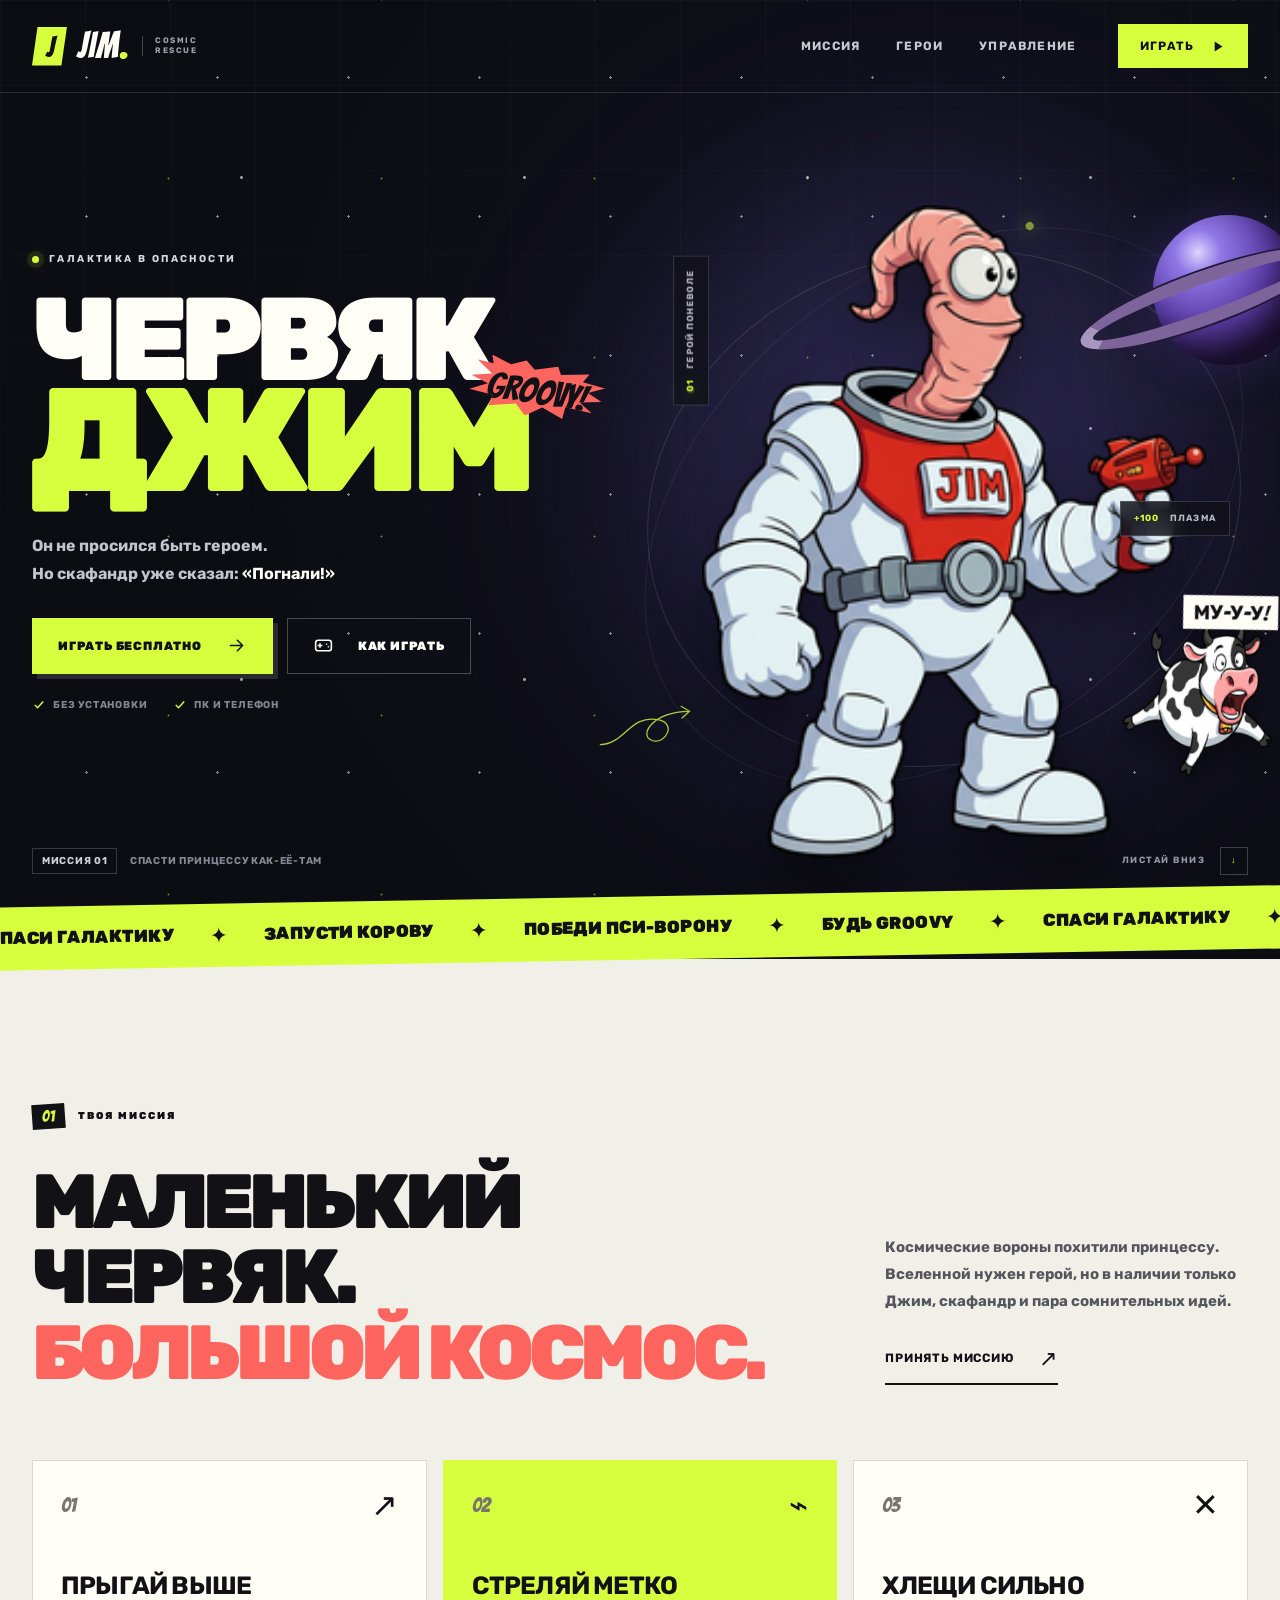
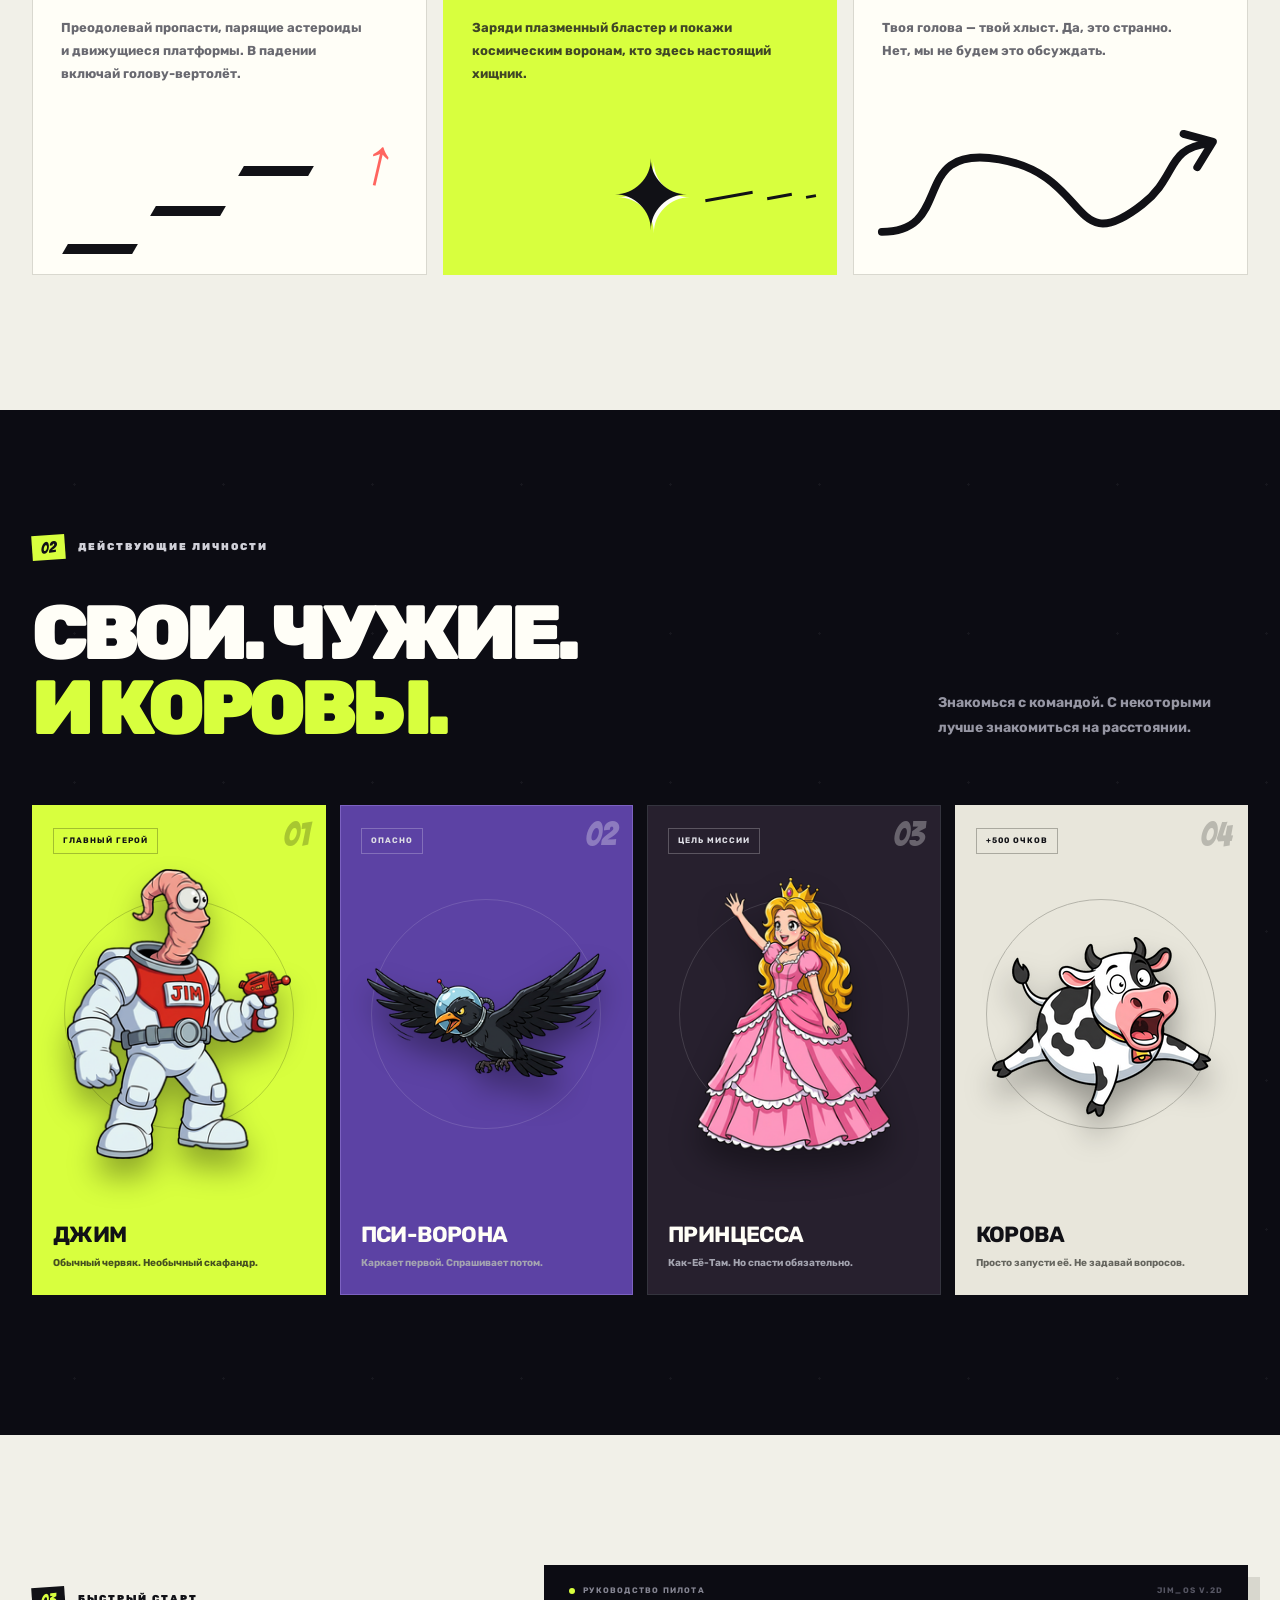
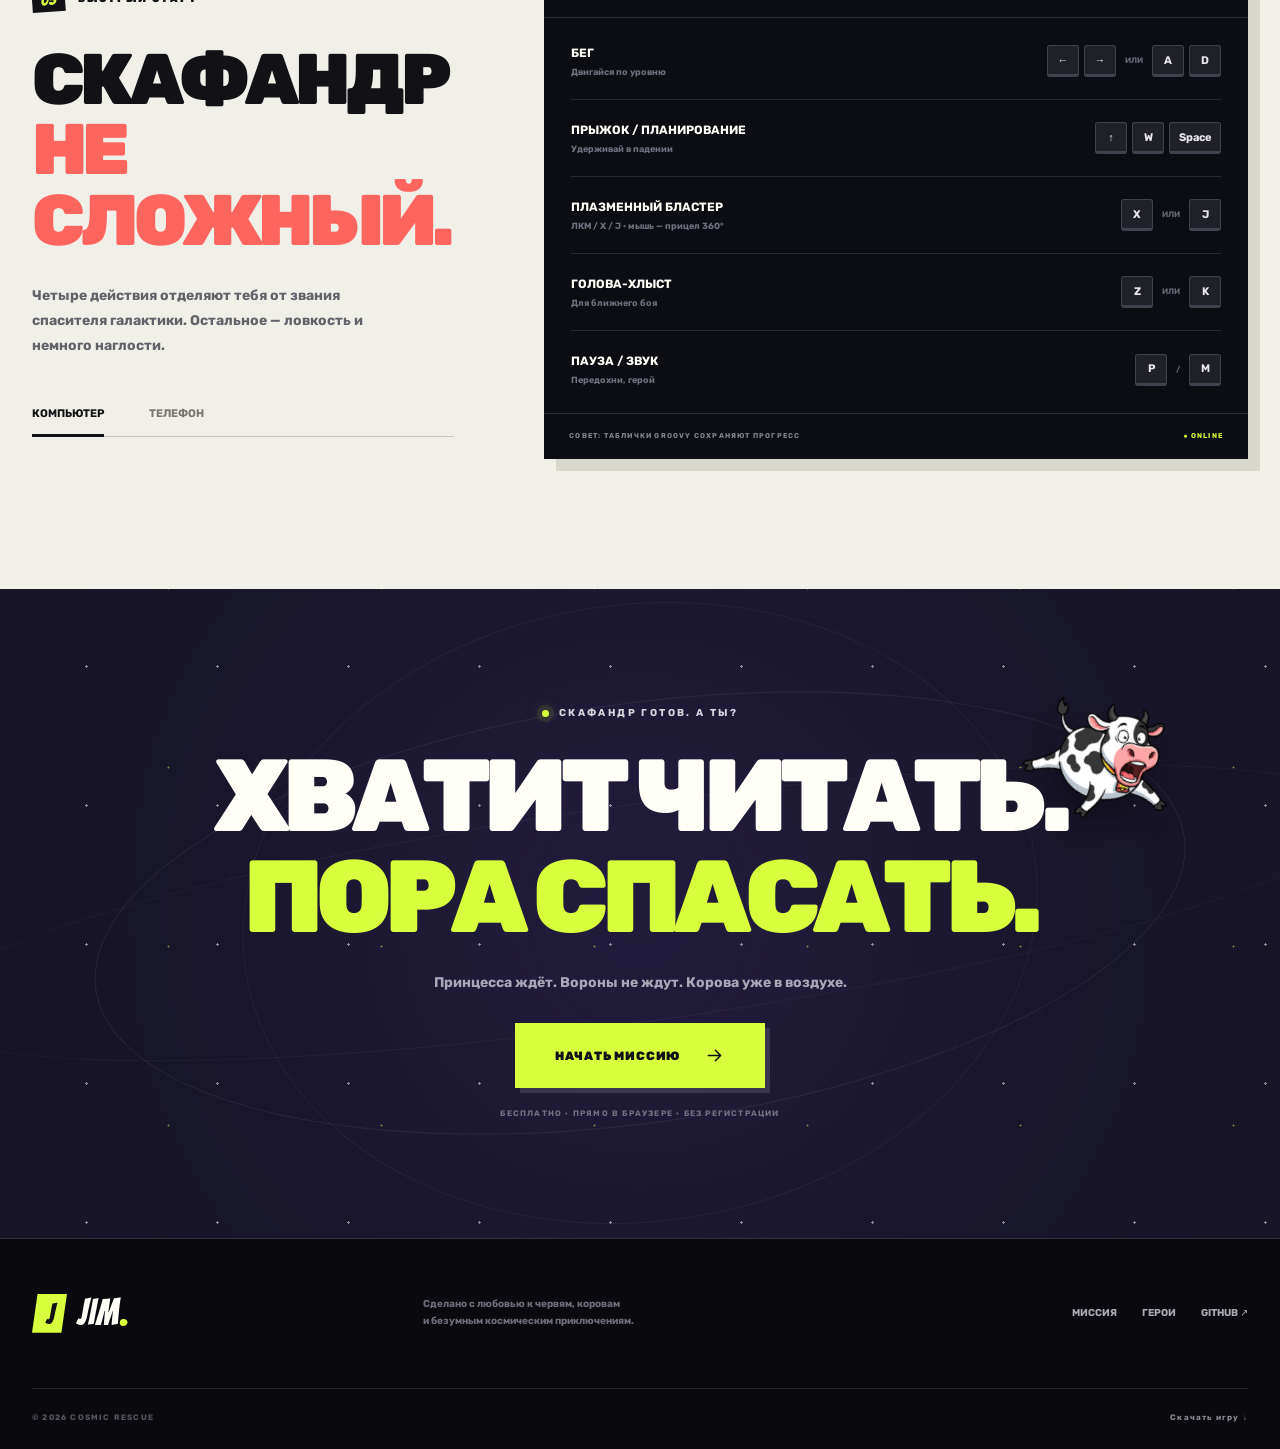
==== index.html @ bb42f661 "Add character animations and 360-degree shooting Co-authored-by: arena-agent <297053741+arena-agent@" ====
<!DOCTYPE html>
<html lang="ru">
<head>
  <meta charset="UTF-8">
  <meta name="viewport" content="width=device-width, initial-scale=1.0">
  <meta name="theme-color" content="#0c0c13">
  <meta name="description" content="Червяк Джим: Космическое спасение — безумный 2D-платформер. Плазма, коровы, вороны и одна очень важная принцесса. Играй бесплатно в браузере.">
  <title>Червяк Джим — Космическое спасение</title>
  <link rel="icon" href="game/assets/icon.png">
  <link rel="preload" href="game/fonts/bangers-latin-400-normal.woff2" as="font" type="font/woff2" crossorigin>
  <link rel="stylesheet" href="style.css">
  <script src="script.js" defer></script>
</head>
<body>
  <a class="skip-link" href="#main">Перейти к содержанию</a>

  <header class="site-header" id="top">
    <div class="nav-wrap">
      <a class="logo" href="#top" aria-label="Червяк Джим — на главную">
        <span class="logo-mark">J</span>
        <span class="logo-text">JIM<span>.</span></span>
        <span class="logo-edition">COSMIC<br>RESCUE</span>
      </a>
      <nav class="desktop-nav" aria-label="Основная навигация">
        <a href="#mission">Миссия</a>
        <a href="#characters">Герои</a>
        <a href="#controls">Управление</a>
      </nav>
      <a class="nav-play" href="game/index.html" aria-label="Запустить игру">
        Играть
        <svg viewBox="0 0 24 24" aria-hidden="true"><path d="M8 5v14l11-7z"/></svg>
      </a>
      <button class="menu-toggle" type="button" aria-expanded="false" aria-controls="mobile-menu" aria-label="Открыть меню">
        <span></span><span></span>
      </button>
    </div>
    <nav class="mobile-menu" id="mobile-menu" aria-label="Мобильная навигация" hidden>
      <a href="#mission">Миссия <span>01</span></a>
      <a href="#characters">Герои <span>02</span></a>
      <a href="#controls">Управление <span>03</span></a>
      <a class="button button-primary" href="game/index.html">Играть бесплатно</a>
    </nav>
  </header>

  <main id="main">
    <section class="hero" aria-labelledby="hero-title">
      <div class="space-grid" aria-hidden="true"></div>
      <div class="stars stars-a" aria-hidden="true"></div>
      <div class="stars stars-b" aria-hidden="true"></div>
      <div class="hero-glow" aria-hidden="true"></div>
      <div class="hero-inner">
        <div class="hero-copy reveal">
          <div class="eyebrow"><span class="status-dot"></span> Галактика в опасности</div>
          <h1 id="hero-title">
            <span>Червяк</span>
            <strong>Джим</strong>
          </h1>
          <div class="groovy-sticker" aria-hidden="true">GROOVY!</div>
          <p class="hero-lead">Он не просился быть героем.<br>Но скафандр уже сказал: <b>«Погнали!»</b></p>
          <div class="hero-actions">
            <a class="button button-primary" href="game/index.html">
              <span>Играть бесплатно</span>
              <svg viewBox="0 0 24 24" aria-hidden="true"><path d="M5 12h14M13 6l6 6-6 6"/></svg>
            </a>
            <button class="button button-ghost" type="button" data-open-controls>
              <svg viewBox="0 0 24 24" aria-hidden="true"><rect x="3" y="6" width="18" height="12" rx="3"/><path d="M8 10v4M6 12h4M15.5 10.5h.01M17.5 13.5h.01"/></svg>
              Как играть
            </button>
          </div>
          <div class="hero-meta">
            <span><svg viewBox="0 0 20 20" aria-hidden="true"><path d="m4 10 4 4 8-9"/></svg> Без установки</span>
            <span><svg viewBox="0 0 20 20" aria-hidden="true"><path d="m4 10 4 4 8-9"/></svg> ПК и телефон</span>
          </div>
        </div>

        <div class="hero-art reveal" aria-label="Червяк Джим в космическом скафандре">
          <div class="orbit orbit-one" aria-hidden="true"></div>
          <div class="orbit orbit-two" aria-hidden="true"></div>
          <div class="hero-planet" aria-hidden="true"></div>
          <span class="planet-ring" aria-hidden="true"></span>
          <div class="jim-wrap">
            <img class="jim" src="game/assets/jim.png" alt="Червяк Джим с плазменным бластером" width="700" height="900">
          </div>
          <div class="floating-cow" aria-hidden="true">
            <img src="game/assets/cow.png" alt="" width="200" height="160">
            <span>МУ-У-У!</span>
          </div>
          <div class="art-label label-hero" aria-hidden="true"><span>01</span> Герой поневоле</div>
          <div class="art-label label-plasma" aria-hidden="true"><span>+100</span> Плазма</div>
          <svg class="hero-doodle" viewBox="0 0 120 60" aria-hidden="true"><path d="M4 50c30-1 35-36 69-30 23 4 10 30-7 25-17-6 2-35 44-35"/><path d="m101 4 10 6-9 8"/></svg>
        </div>
      </div>
      <div class="hero-bottom">
        <div class="mission-chip"><span>Миссия 01</span> Спасти принцессу Как-Её-Там</div>
        <a class="scroll-link" href="#mission">Листай вниз <span>↓</span></a>
      </div>
    </section>

    <div class="ticker" aria-label="Особенности игры">
      <div class="ticker-track">
        <span>Спаси галактику</span><i>✦</i><span>Запусти корову</span><i>✦</i><span>Победи Пси-Ворону</span><i>✦</i><span>Будь groovy</span><i>✦</i>
        <span aria-hidden="true">Спаси галактику</span><i aria-hidden="true">✦</i><span aria-hidden="true">Запусти корову</span><i aria-hidden="true">✦</i><span aria-hidden="true">Победи Пси-Ворону</span><i aria-hidden="true">✦</i><span aria-hidden="true">Будь groovy</span><i aria-hidden="true">✦</i>
      </div>
    </div>

    <section class="mission section-light" id="mission" aria-labelledby="mission-title">
      <div class="section-wrap">
        <div class="section-kicker reveal"><span>01</span> Твоя миссия</div>
        <div class="mission-heading reveal">
          <h2 id="mission-title">Маленький червяк.<br><em>Большой космос.</em></h2>
          <div class="mission-intro">
            <p>Космические вороны похитили принцессу. Вселенной нужен герой, но в наличии только Джим, скафандр и пара сомнительных идей.</p>
            <a class="text-link" href="game/index.html">Принять миссию <span>↗</span></a>
          </div>
        </div>

        <div class="feature-grid">
          <article class="feature-card reveal">
            <div class="feature-top"><span class="feature-number">01</span><span class="feature-icon">↗</span></div>
            <h3>Прыгай выше</h3>
            <p>Преодолевай пропасти, парящие астероиды и движущиеся платформы. В падении включай голову-вертолёт.</p>
            <div class="feature-art jump-art" aria-hidden="true"><span></span><span></span><span></span><b>↑</b></div>
          </article>
          <article class="feature-card feature-card-accent reveal">
            <div class="feature-top"><span class="feature-number">02</span><span class="feature-icon">⌁</span></div>
            <h3>Стреляй метко</h3>
            <p>Заряди плазменный бластер и покажи космическим воронам, кто здесь настоящий хищник.</p>
            <div class="feature-art blast-art" aria-hidden="true"><span>✦</span><i></i><i></i><i></i></div>
          </article>
          <article class="feature-card reveal">
            <div class="feature-top"><span class="feature-number">03</span><span class="feature-icon">✕</span></div>
            <h3>Хлещи сильно</h3>
            <p>Твоя голова — твой хлыст. Да, это странно. Нет, мы не будем это обсуждать.</p>
            <div class="feature-art whip-art" aria-hidden="true"><svg viewBox="0 0 180 70"><path d="M4 53C42 53 17 8 64 16s36 52 73 23c18-14 12-29 34-31"/><path d="m158 3 15 4-8 13"/></svg></div>
          </article>
        </div>
      </div>
    </section>

    <section class="characters" id="characters" aria-labelledby="characters-title">
      <div class="section-wrap">
        <div class="section-kicker section-kicker-dark reveal"><span>02</span> Действующие личности</div>
        <div class="characters-heading reveal">
          <h2 id="characters-title">Свои. Чужие.<br><em>И коровы.</em></h2>
          <p>Знакомься с командой. С некоторыми лучше знакомиться на расстоянии.</p>
        </div>
        <div class="character-grid">
          <article class="character-card character-jim reveal">
            <div class="character-badge">Главный герой</div>
            <div class="character-number" aria-hidden="true">01</div>
            <div class="character-image"><img src="game/assets/jim.png" alt="Червяк Джим" loading="lazy"></div>
            <div class="character-info"><h3>Джим</h3><p>Обычный червяк. Необычный скафандр.</p></div>
            <span class="character-corner" aria-hidden="true">↗</span>
          </article>
          <article class="character-card character-crow reveal">
            <div class="character-badge">Опасно</div>
            <div class="character-number" aria-hidden="true">02</div>
            <div class="character-image"><img src="game/assets/crow.png" alt="Космический ворон" loading="lazy"></div>
            <div class="character-info"><h3>Пси-Ворона</h3><p>Каркает первой. Спрашивает потом.</p></div>
            <span class="character-corner" aria-hidden="true">↗</span>
          </article>
          <article class="character-card character-princess reveal">
            <div class="character-badge">Цель миссии</div>
            <div class="character-number" aria-hidden="true">03</div>
            <div class="character-image"><img src="game/assets/princess.png" alt="Принцесса Как-Её-Там" loading="lazy"></div>
            <div class="character-info"><h3>Принцесса</h3><p>Как-Её-Там. Но спасти обязательно.</p></div>
            <span class="character-corner" aria-hidden="true">↗</span>
          </article>
          <article class="character-card character-cow reveal">
            <div class="character-badge">+500 очков</div>
            <div class="character-number" aria-hidden="true">04</div>
            <div class="character-image"><img src="game/assets/cow.png" alt="Космическая корова" loading="lazy"></div>
            <div class="character-info"><h3>Корова</h3><p>Просто запусти её. Не задавай вопросов.</p></div>
            <span class="character-corner" aria-hidden="true">↗</span>
          </article>
        </div>
      </div>
    </section>

    <section class="controls section-light" id="controls" aria-labelledby="controls-title">
      <div class="section-wrap controls-layout">
        <div class="controls-copy reveal">
          <div class="section-kicker"><span>03</span> Быстрый старт</div>
          <h2 id="controls-title">Скафандр<br><em>не сложный.</em></h2>
          <p>Четыре действия отделяют тебя от звания спасителя галактики. Остальное — ловкость и немного наглости.</p>
          <div class="control-tabs" role="tablist" aria-label="Выберите устройство">
            <button id="desktop-tab" class="control-tab active" type="button" role="tab" aria-selected="true" aria-controls="desktop-panel" data-device="desktop">Компьютер</button>
            <button id="mobile-tab" class="control-tab" type="button" role="tab" aria-selected="false" aria-controls="mobile-panel" data-device="mobile" tabindex="-1">Телефон</button>
          </div>
        </div>
        <div class="controls-board reveal">
          <div class="board-header"><span><i></i> Руководство пилота</span><b>JIM_OS v.2D</b></div>
          <div class="control-panel active" id="desktop-panel" role="tabpanel" aria-labelledby="desktop-tab">
            <div class="control-row"><div><span class="control-action">Бег</span><small>Двигайся по уровню</small></div><div class="keys"><kbd>←</kbd><kbd>→</kbd><span>или</span><kbd>A</kbd><kbd>D</kbd></div></div>
            <div class="control-row"><div><span class="control-action">Прыжок / планирование</span><small>Удерживай в падении</small></div><div class="keys"><kbd>↑</kbd><kbd>W</kbd><kbd class="key-wide">Space</kbd></div></div>
            <div class="control-row"><div><span class="control-action">Плазменный бластер</span><small>ЛКМ / X / J · мышь — прицел 360°</small></div><div class="keys"><kbd>X</kbd><span>или</span><kbd>J</kbd></div></div>
            <div class="control-row"><div><span class="control-action">Голова-хлыст</span><small>Для ближнего боя</small></div><div class="keys"><kbd>Z</kbd><span>или</span><kbd>K</kbd></div></div>
            <div class="control-row"><div><span class="control-action">Пауза / звук</span><small>Передохни, герой</small></div><div class="keys"><kbd>P</kbd><span>/</span><kbd>M</kbd></div></div>
          </div>
          <div class="control-panel" id="mobile-panel" role="tabpanel" aria-labelledby="mobile-tab" hidden>
            <div class="phone-demo" aria-hidden="true">
              <div class="phone-screen">
                <span class="phone-stars">✦　·　✧　·　✦</span>
                <div class="phone-pad"><i>◀</i><i>▶</i></div>
                <div class="phone-actions"><i>Хлыст</i><i>Огонь</i><i>⤒</i></div>
              </div>
            </div>
            <h3>Всё управление — на экране</h3>
            <p>Слева — движение, справа — прыжок, хлыст и бластер. Для точного выстрела удерживай палец на игровом поле и веди прицел.</p>
            <div class="mobile-tip"><span>↻</span> Для удобства поверни телефон горизонтально</div>
          </div>
          <div class="board-footer"><span>Совет: таблички GROOVY сохраняют прогресс</span><span>● ONLINE</span></div>
        </div>
      </div>
    </section>

    <section class="final-cta" aria-labelledby="cta-title">
      <div class="cta-stars stars stars-a" aria-hidden="true"></div>
      <div class="cta-orbit" aria-hidden="true"></div>
      <img class="cta-cow" src="game/assets/cow.png" alt="" loading="lazy" aria-hidden="true">
      <div class="section-wrap final-cta-inner reveal">
        <div class="eyebrow"><span class="status-dot"></span> Скафандр готов. А ты?</div>
        <h2 id="cta-title">Хватит читать.<br><em>Пора спасать.</em></h2>
        <p>Принцесса ждёт. Вороны не ждут. Корова уже в воздухе.</p>
        <a class="button button-primary button-large" href="game/index.html">
          <span>Начать миссию</span>
          <svg viewBox="0 0 24 24" aria-hidden="true"><path d="M5 12h14M13 6l6 6-6 6"/></svg>
        </a>
        <small>Бесплатно · Прямо в браузере · Без регистрации</small>
      </div>
    </section>
  </main>

  <footer class="site-footer">
    <div class="footer-wrap">
      <a class="logo footer-logo" href="#top"><span class="logo-mark">J</span><span class="logo-text">JIM<span>.</span></span></a>
      <p>Сделано с любовью к червям, коровам<br>и безумным космическим приключениям.</p>
      <div class="footer-links"><a href="#mission">Миссия</a><a href="#characters">Герои</a><a href="https://github.com/erlan56region/CoffeeIT1" target="_blank" rel="noopener noreferrer">GitHub ↗</a></div>
      <div class="footer-bottom"><span>© 2026 COSMIC RESCUE</span><a href="jim-game.html" download>Скачать игру ↓</a></div>
    </div>
  </footer>

  <dialog class="controls-modal" id="controls-modal" aria-labelledby="modal-title">
    <button class="modal-close" type="button" aria-label="Закрыть окно">×</button>
    <div class="section-kicker"><span>?</span> Быстрый старт</div>
    <h2 id="modal-title">Готов к взлёту?</h2>
    <p>Запомни главное — остальное подскажет скафандр.</p>
    <div class="modal-controls">
      <div><span>Движение</span><div><kbd>A</kbd><kbd>D</kbd><small>или стрелки</small></div></div>
      <div><span>Прыжок</span><div><kbd>W</kbd><kbd>Space</kbd></div></div>
      <div><span>Бластер</span><div><kbd>X</kbd><kbd>J</kbd></div></div>
      <div><span>Хлыст</span><div><kbd>Z</kbd><kbd>K</kbd></div></div>
    </div>
    <p class="modal-mobile-note">На телефоне используй кнопки на экране.</p>
    <a class="button button-primary" href="game/index.html">Погнали! <span>→</span></a>
  </dialog>
</body>
</html>
---- style.css ----
@font-face{font-family:Bangers;src:url('game/fonts/bangers-latin-400-normal.woff2') format('woff2');font-weight:400;font-display:swap}
@font-face{font-family:Rubik;src:url('game/fonts/rubik-cyrillic-700-normal.woff2') format('woff2');font-weight:700;font-display:swap;unicode-range:U+0301,U+0400-045F,U+0490-0491,U+04B0-04B1,U+2116}
@font-face{font-family:Rubik;src:url('game/fonts/rubik-latin-700-normal.woff2') format('woff2');font-weight:700;font-display:swap}
@font-face{font-family:Rubik;src:url('game/fonts/rubik-cyrillic-900-normal.woff2') format('woff2');font-weight:900;font-display:swap;unicode-range:U+0301,U+0400-045F,U+0490-0491,U+04B0-04B1,U+2116}
@font-face{font-family:Rubik;src:url('game/fonts/rubik-latin-900-normal.woff2') format('woff2');font-weight:900;font-display:swap}

:root{
  --ink:#111116;
  --night:#0c0c13;
  --night-soft:#15151f;
  --paper:#f1f0e8;
  --white:#fffef7;
  --acid:#d8ff3e;
  --acid-dark:#b9e923;
  --coral:#ff655f;
  --violet:#7d5bff;
  --muted:#9a9aa8;
  --line:rgba(255,255,255,.13);
  --display:Rubik,Arial Black,sans-serif;
  --comic:Bangers,Rubik,sans-serif;
  --wrap:1240px;
}

*,*::before,*::after{box-sizing:border-box}
html{scroll-behavior:smooth;scroll-padding-top:90px}
body{margin:0;background:var(--night);color:var(--white);font-family:Rubik,Arial,sans-serif;font-size:16px;line-height:1.5;overflow-x:hidden}
body.menu-open{overflow:hidden}
::selection{background:var(--acid);color:var(--ink)}
a{color:inherit;text-decoration:none}
button{font:inherit;color:inherit}
button,a{-webkit-tap-highlight-color:transparent}
button{cursor:pointer}
img{max-width:100%;display:block}
svg{display:block}
h1,h2,h3,p{margin:0}
.skip-link{position:fixed;z-index:9999;top:10px;left:10px;padding:12px 18px;background:var(--acid);color:var(--ink);transform:translateY(-160%);transition:transform .2s}
.skip-link:focus{transform:translateY(0)}
.section-wrap{width:min(var(--wrap),calc(100% - 64px));margin-inline:auto}
.section-light{background:var(--paper);color:var(--ink)}

/* Header */
.site-header{position:absolute;z-index:100;top:0;left:0;width:100%;border-bottom:1px solid rgba(255,255,255,.12)}
.site-header.is-scrolled{position:fixed;background:rgba(12,12,19,.92);backdrop-filter:blur(18px);animation:header-in .35s ease both}
@keyframes header-in{from{transform:translateY(-100%)}to{transform:translateY(0)}}
.nav-wrap{width:min(1380px,calc(100% - 64px));height:92px;margin:auto;display:flex;align-items:center;gap:42px}
.logo{display:inline-flex;align-items:center;gap:10px;flex-shrink:0}
.logo-mark{display:grid;place-items:center;width:35px;height:39px;background:var(--acid);color:var(--ink);font:400 29px/1 var(--comic);clip-path:polygon(16% 0,100% 0,84% 100%,0 100%)}
.logo-text{font:400 36px/1 var(--comic);letter-spacing:1px}
.logo-text>span{color:var(--acid)}
.logo-edition{font-size:8px;line-height:1.2;letter-spacing:1.6px;color:#a2a2b0;border-left:1px solid #41414b;padding-left:12px;margin-left:3px}
.desktop-nav{display:flex;gap:36px;margin-left:auto}
.desktop-nav a{font-size:12px;text-transform:uppercase;letter-spacing:1.2px;color:#c8c8d0;transition:color .2s;position:relative}
.desktop-nav a::after{content:"";height:2px;background:var(--acid);position:absolute;bottom:-8px;left:0;width:100%;transform:scaleX(0);transform-origin:right;transition:transform .25s}
.desktop-nav a:hover{color:var(--white)}
.desktop-nav a:hover::after{transform:scaleX(1);transform-origin:left}
.nav-play{height:44px;padding:0 22px;background:var(--acid);color:var(--ink);display:flex;align-items:center;gap:15px;text-transform:uppercase;font-size:12px;letter-spacing:.8px;transition:background .2s,transform .2s}
.nav-play:hover{background:var(--white);transform:translateY(-2px)}
.nav-play svg{width:17px;height:17px;fill:currentColor}
.menu-toggle{display:none;background:transparent;border:0;padding:10px;margin-left:auto}
.menu-toggle span{display:block;width:26px;height:2px;background:currentColor;margin:6px 0;transition:transform .25s}
.menu-toggle[aria-expanded=true] span:first-child{transform:translateY(4px) rotate(45deg)}
.menu-toggle[aria-expanded=true] span:last-child{transform:translateY(-4px) rotate(-45deg)}
.mobile-menu{position:fixed;inset:92px 0 0;background:var(--night);padding:35px 28px;z-index:99}
.mobile-menu:not([hidden]){display:flex;flex-direction:column}
.mobile-menu>a:not(.button){display:flex;justify-content:space-between;font-size:30px;font-weight:900;padding:20px 0;border-bottom:1px solid var(--line)}
.mobile-menu>a>span{font:400 18px var(--comic);color:var(--acid)}
.mobile-menu .button{margin-top:35px}

/* Shared UI */
.eyebrow{display:flex;align-items:center;gap:10px;text-transform:uppercase;letter-spacing:2.4px;font-size:10px;color:#d8d8df}
.status-dot{width:7px;height:7px;border-radius:50%;background:var(--acid);box-shadow:0 0 0 5px rgba(216,255,62,.09),0 0 15px rgba(216,255,62,.4);animation:pulse 2.2s ease-in-out infinite}
@keyframes pulse{50%{box-shadow:0 0 0 8px rgba(216,255,62,0),0 0 20px rgba(216,255,62,.65)}}
.button{min-height:56px;padding:0 25px;border:1px solid transparent;display:inline-flex;align-items:center;justify-content:center;gap:24px;text-transform:uppercase;font-size:12px;font-weight:900;letter-spacing:.8px;transition:transform .2s,background .2s,color .2s,box-shadow .2s;position:relative}
.button svg{width:21px;height:21px;fill:none;stroke:currentColor;stroke-width:1.8;stroke-linecap:round;stroke-linejoin:round;transition:transform .2s}
.button:hover{transform:translateY(-3px)}
.button:hover svg{transform:translateX(3px)}
.button-primary{background:var(--acid);color:var(--ink);box-shadow:5px 5px 0 rgba(255,255,255,.12)}
.button-primary:hover{background:var(--white);box-shadow:7px 7px 0 rgba(216,255,62,.3)}
.button-ghost{border-color:rgba(255,255,255,.25);background:transparent;color:var(--white)}
.button-ghost:hover{border-color:var(--white);background:rgba(255,255,255,.06)}
.button-ghost:hover svg{transform:none}
.button:focus-visible,a:focus-visible,button:focus-visible{outline:3px solid var(--coral);outline-offset:4px}
.section-kicker{display:flex;align-items:center;gap:13px;text-transform:uppercase;font-size:10px;letter-spacing:2px;font-weight:900}
.section-kicker>span{width:33px;height:25px;display:grid;place-items:center;background:var(--ink);color:var(--acid);font:400 16px var(--comic);letter-spacing:0;transform:rotate(-4deg)}
.section-kicker-dark{color:#d0d0d8}
.section-kicker-dark>span{background:var(--acid);color:var(--ink)}
h2{font-size:clamp(48px,6vw,84px);font-weight:900;letter-spacing:-.065em;line-height:.98;text-transform:uppercase}
h2 em{font-style:normal;color:transparent;-webkit-text-stroke:1.5px currentColor}
.text-link{display:inline-flex;align-items:center;gap:26px;font-size:12px;text-transform:uppercase;border-bottom:2px solid var(--ink);padding-bottom:8px;letter-spacing:.7px}
.text-link span{font-size:22px;transition:transform .2s}
.text-link:hover span{transform:translate(4px,-4px)}

/* Hero */
.hero{position:relative;min-height:850px;height:100svh;max-height:1050px;overflow:hidden;background:radial-gradient(circle at 72% 47%,#202033 0,#10101b 31%,#0c0c13 64%)}
.space-grid{position:absolute;inset:0;background-image:linear-gradient(rgba(255,255,255,.026) 1px,transparent 1px),linear-gradient(90deg,rgba(255,255,255,.026) 1px,transparent 1px);background-size:85px 85px;mask-image:linear-gradient(to bottom,black,transparent 85%)}
.stars{position:absolute;inset:0;pointer-events:none;background-repeat:repeat}
.stars-a{background-image:radial-gradient(circle,#fff 0 1px,transparent 1.4px),radial-gradient(circle,#d8ff3e 0 .8px,transparent 1.2px);background-size:131px 139px,213px 179px;background-position:21px 8px,62px 89px;opacity:.5}
.stars-b{background-image:radial-gradient(circle,#fff 0 1.2px,transparent 1.7px);background-size:283px 251px;background-position:100px 52px;opacity:.6}
.hero-glow{position:absolute;width:600px;height:600px;right:4%;top:20%;border-radius:50%;background:rgba(125,91,255,.14);filter:blur(100px)}
.hero-inner{position:relative;z-index:2;width:min(var(--wrap),calc(100% - 64px));height:100%;margin:auto;display:grid;grid-template-columns:1fr 1fr;align-items:center;padding-top:85px}
.hero-copy{position:relative;z-index:4;padding-bottom:20px}
.hero h1{text-transform:uppercase;font-size:clamp(82px,9.2vw,138px);font-weight:900;line-height:.76;letter-spacing:-.075em;margin-top:28px;position:relative}
.hero h1>span,.hero h1>strong{display:block}
.hero h1>strong{font-weight:900;color:var(--acid);font-size:1.25em;margin-left:-5px}
.groovy-sticker{position:absolute;z-index:5;right:6%;top:110px;font:400 35px/1 var(--comic);color:var(--ink);background:var(--coral);padding:12px 17px 8px;transform:rotate(9deg);clip-path:polygon(3% 13%,15% 15%,13% 0,28% 12%,39% 1%,46% 15%,63% 3%,66% 17%,87% 8%,83% 24%,100% 29%,88% 42%,99% 54%,83% 61%,93% 77%,73% 74%,72% 96%,56% 81%,44% 100%,36% 81%,16% 92%,18% 72%,0 68%,13% 53%,0 42%,15% 34%);text-shadow:none}
.hero-lead{font-size:16px;line-height:1.75;color:#c4c4cf;margin-top:35px;max-width:460px}
.hero-lead b{color:var(--white)}
.hero-actions{display:flex;gap:14px;margin-top:30px}
.hero-actions .button-primary{min-width:220px}
.hero-meta{display:flex;gap:26px;margin-top:24px;color:#858592;font-size:10px;text-transform:uppercase;letter-spacing:.8px}
.hero-meta span{display:flex;align-items:center;gap:7px}
.hero-meta svg{width:14px;height:14px;fill:none;stroke:var(--acid);stroke-width:2}
.hero-art{height:100%;position:relative;display:flex;align-items:center;justify-content:center;min-width:0}
.jim-wrap{position:relative;z-index:4;width:83%;max-width:570px;transform:translate(2%,6%);filter:drop-shadow(0 35px 25px rgba(0,0,0,.35))}
.jim{width:100%;height:auto;animation:hero-float 5s ease-in-out infinite;transform-origin:50% 70%}
@keyframes hero-float{50%{transform:translateY(-13px) rotate(1deg)}}
.orbit{position:absolute;border:1px solid rgba(255,255,255,.12);border-radius:50%;left:50%;top:50%;transform:translate(-50%,-47%) rotate(-16deg)}
.orbit::after{content:"";position:absolute;width:8px;height:8px;background:var(--acid);border-radius:50%;left:14%;top:13%;box-shadow:0 0 18px var(--acid)}
.orbit-one{width:600px;height:510px}
.orbit-two{width:470px;height:670px;transform:translate(-50%,-48%) rotate(51deg);opacity:.55}
.hero-planet{position:absolute;z-index:1;right:-9%;top:16%;width:150px;height:150px;border-radius:50%;background:radial-gradient(circle at 30% 25%,#dbd3ff 0,#8f77e5 15%,#5b3ca6 46%,#241641 72%);box-shadow:inset -18px -20px 30px rgba(0,0,0,.4),0 0 50px rgba(125,91,255,.2)}
.planet-ring{position:absolute;z-index:2;right:-14%;top:23%;width:260px;height:53px;border:13px solid #7d659c;border-left-color:#a896c2;border-radius:50%;transform:rotate(-20deg);box-shadow:0 0 0 2px #231a36}
.floating-cow{position:absolute;z-index:5;right:-5%;bottom:15%;width:150px;transform:rotate(10deg);filter:drop-shadow(0 15px 12px rgba(0,0,0,.4))}
.floating-cow>span{position:absolute;right:15px;top:-26px;background:var(--white);color:var(--ink);font:400 20px var(--comic);padding:5px 10px;transform:rotate(-9deg)}
.art-label{position:absolute;z-index:6;font-size:9px;letter-spacing:1.1px;text-transform:uppercase;background:rgba(16,16,25,.82);border:1px solid rgba(255,255,255,.15);backdrop-filter:blur(10px);padding:10px 13px;color:#b9b9c4}
.art-label span{color:var(--acid);margin-right:8px}
.label-hero{left:-4%;top:28%;transform:rotate(-90deg);transform-origin:center}
.label-plasma{right:3%;top:51%}
.hero-doodle{position:absolute;z-index:3;width:100px;left:-7%;bottom:18%;fill:none;stroke:var(--acid);stroke-width:1.5;stroke-linecap:round;opacity:.8}
.hero-bottom{position:absolute;z-index:5;left:50%;bottom:25px;transform:translateX(-50%);width:min(var(--wrap),calc(100% - 64px));display:flex;align-items:center;justify-content:space-between}
.mission-chip{font-size:10px;color:#888895;text-transform:uppercase;letter-spacing:.7px}
.mission-chip>span{border:1px solid #383841;padding:6px 9px;margin-right:10px;color:#d0d0d9}
.scroll-link{display:flex;gap:15px;align-items:center;font-size:9px;letter-spacing:1.5px;text-transform:uppercase;color:#9696a3}
.scroll-link span{width:28px;height:28px;border:1px solid #40404b;display:grid;place-items:center;color:var(--acid)}

/* Ticker */
.ticker{background:var(--acid);color:var(--ink);height:62px;display:flex;align-items:center;overflow:hidden;transform:rotate(-1deg) scale(1.02);position:relative;z-index:5;margin-top:-3px}
.ticker-track{display:flex;align-items:center;gap:35px;width:max-content;animation:ticker 28s linear infinite;white-space:nowrap}
.ticker-track span{text-transform:uppercase;font-size:17px;font-weight:900;letter-spacing:.2px}
.ticker-track i{font-style:normal;font-size:21px}
@keyframes ticker{to{transform:translateX(-50%)}}

/* Mission */
.mission{padding:145px 0 135px;position:relative}
.mission-heading{display:grid;grid-template-columns:1.6fr .75fr;gap:80px;align-items:end;margin:35px 0 70px}
.mission-heading h2 em{color:var(--coral);-webkit-text-stroke:0}
.mission-intro{padding-bottom:5px}
.mission-intro p{font-size:15px;line-height:1.8;color:#55555d;margin-bottom:27px}
.feature-grid{display:grid;grid-template-columns:repeat(3,1fr);gap:16px}
.feature-card{background:var(--white);border:1px solid #d9d8cf;min-height:415px;padding:25px 28px;position:relative;overflow:hidden;transition:transform .25s,box-shadow .25s}
.feature-card:hover{transform:translateY(-8px);box-shadow:0 20px 40px rgba(20,20,20,.08)}
.feature-top{display:flex;justify-content:space-between;align-items:center}
.feature-number{font:400 20px var(--comic);color:#77776f}
.feature-icon{font:400 32px var(--comic)}
.feature-card h3{font-size:25px;text-transform:uppercase;letter-spacing:-.8px;margin-top:43px}
.feature-card p{font-size:13px;line-height:1.75;color:#696970;margin-top:13px;position:relative;z-index:2;max-width:310px}
.feature-card-accent{background:var(--acid);border-color:var(--acid)}
.feature-card-accent p{color:#3f4626}
.feature-art{position:absolute;bottom:20px;right:20px;left:20px;height:115px}
.jump-art{display:flex;align-items:flex-end;gap:18px;padding-left:12px}
.jump-art span{display:block;height:10px;background:var(--ink);transform:skew(-30deg);width:70px;position:relative}
.jump-art span:nth-child(1){margin-bottom:0}.jump-art span:nth-child(2){margin-bottom:38px}.jump-art span:nth-child(3){margin-bottom:78px}
.jump-art b{position:absolute;font-size:66px;line-height:1;right:10px;top:-10px;color:var(--coral);transform:rotate(13deg)}
.blast-art{display:flex;align-items:center;justify-content:flex-end;gap:14px}
.blast-art span{font-size:95px;line-height:1;color:var(--ink);text-shadow:3px 3px 0 var(--white)}
.blast-art i{display:block;width:48px;height:3px;background:var(--ink);transform:rotate(-10deg)}
.blast-art i:nth-child(3){width:25px}.blast-art i:nth-child(4){width:10px}
.whip-art{display:flex;align-items:center}
.whip-art svg{width:100%;fill:none;stroke:var(--ink);stroke-width:4;stroke-linecap:round;stroke-linejoin:round}

/* Characters */
.characters{padding:125px 0 140px;background:var(--night);position:relative}
.characters::before{content:"";position:absolute;inset:0;background-image:radial-gradient(circle,rgba(255,255,255,.35) 0 1px,transparent 1.2px);background-size:149px 149px;opacity:.13;pointer-events:none}
.characters-heading{display:flex;justify-content:space-between;align-items:end;margin:35px 0 60px}
.characters-heading h2 em{color:var(--acid);-webkit-text-stroke:0}
.characters-heading>p{max-width:310px;color:#9696a3;font-size:14px;line-height:1.8;margin-bottom:5px}
.character-grid{display:grid;grid-template-columns:repeat(4,1fr);gap:14px}
.character-card{height:490px;position:relative;overflow:hidden;padding:20px;border:1px solid #34343e;background:#181821;transition:transform .25s,border-color .25s}
.character-card:hover{transform:translateY(-9px);border-color:#7b7b88}
.character-badge{display:inline-block;position:relative;z-index:3;font-size:8px;letter-spacing:1px;text-transform:uppercase;padding:6px 9px;border:1px solid rgba(255,255,255,.24);color:#dedee5}
.character-number{position:absolute;right:15px;top:10px;font:400 34px var(--comic);color:rgba(255,255,255,.3)}
.character-image{height:320px;display:flex;align-items:center;justify-content:center;position:relative}
.character-image::before{content:"";position:absolute;width:230px;height:230px;border:1px solid rgba(255,255,255,.13);border-radius:50%}
.character-image img{position:relative;z-index:2;max-height:290px;max-width:95%;object-fit:contain;transition:transform .3s;filter:drop-shadow(0 18px 15px rgba(0,0,0,.35))}
.character-card:hover .character-image img{transform:scale(1.06) rotate(-2deg)}
.character-info{position:absolute;z-index:3;left:20px;right:20px;bottom:23px}
.character-info h3{text-transform:uppercase;font-size:22px;letter-spacing:-.6px}
.character-info p{font-size:10px;color:#a4a4b0;margin-top:5px}
.character-corner{position:absolute;right:18px;bottom:25px;font-size:23px;color:var(--acid);opacity:0;transition:opacity .2s}
.character-card:hover .character-corner{opacity:1}
.character-jim{background:var(--acid);color:var(--ink);border-color:var(--acid)}
.character-jim .character-badge{border-color:rgba(0,0,0,.25);color:var(--ink)}
.character-jim .character-number{color:rgba(0,0,0,.22)}
.character-jim .character-image::before{border-color:rgba(0,0,0,.18)}
.character-jim .character-info p{color:#465020}
.character-jim .character-corner{color:var(--ink)}
.character-crow{background:#5c42a4;border-color:#7c62c1}
.character-princess{background:#27202e}
.character-princess .character-image img{max-height:275px}
.character-cow{background:#e8e6db;color:var(--ink);border-color:#e8e6db}
.character-cow .character-badge{color:var(--ink);border-color:#aaa99f}
.character-cow .character-number{color:rgba(0,0,0,.2)}
.character-cow .character-image::before{border-color:#b5b4aa}
.character-cow .character-info p{color:#65655e}
.character-cow .character-corner{color:var(--ink)}
.character-cow .character-image img{max-height:200px;margin-top:25px}

/* Controls */
.controls{padding:130px 0}
.controls-layout{display:grid;grid-template-columns:.75fr 1.25fr;gap:90px;align-items:center}
.controls-copy h2{margin:33px 0 27px;font-size:clamp(50px,5.6vw,77px)}
.controls-copy h2 em{color:var(--coral);-webkit-text-stroke:0}
.controls-copy>p{font-size:14px;line-height:1.8;color:#62626a;max-width:370px}
.control-tabs{display:flex;margin-top:35px;border-bottom:1px solid #cac9c0}
.control-tab{border:0;background:transparent;color:#77776f;padding:13px 21px 13px 0;margin-right:24px;font-size:11px;text-transform:uppercase;position:relative}
.control-tab::after{content:"";position:absolute;height:3px;background:var(--ink);left:0;right:21px;bottom:-1px;transform:scaleX(0)}
.control-tab.active{color:var(--ink)}
.control-tab.active::after{transform:scaleX(1)}
.controls-board{background:var(--night);color:var(--white);box-shadow:12px 12px 0 #d8d7ce;min-height:490px}
.board-header,.board-footer{display:flex;align-items:center;justify-content:space-between;padding:20px 25px;text-transform:uppercase;font-size:8px;letter-spacing:1.2px;color:#858592;border-bottom:1px solid #2c2c35}
.board-header>span{display:flex;align-items:center;gap:8px}
.board-header i{width:6px;height:6px;background:var(--acid);border-radius:50%}
.board-header b{font-weight:700;color:#555562}
.control-panel{padding:5px 27px}
.control-row{display:flex;align-items:center;justify-content:space-between;min-height:77px;border-bottom:1px solid #292931;gap:20px}
.control-row:last-child{border-bottom:0}
.control-row>div:first-child{display:flex;flex-direction:column;gap:4px}
.control-action{font-size:12px;text-transform:uppercase}
.control-row small{font-size:9px;color:#70707e}
.keys{display:flex;align-items:center;gap:5px}
.keys>span{font-size:8px;text-transform:uppercase;color:#666674;padding:0 4px}
kbd{min-width:32px;height:32px;padding:0 7px;display:inline-grid;place-items:center;background:#202029;border:1px solid #42424e;border-bottom:3px solid #42424e;border-radius:3px;font:700 11px Rubik,sans-serif;color:#e8e8ed}
.keys .key-wide{min-width:52px}
.board-footer{border-top:1px solid #2c2c35;border-bottom:0;padding:17px 25px;font-size:7px}
.board-footer span:last-child{color:var(--acid)}
.control-panel:not(.active){display:none}
#mobile-panel{text-align:center;padding:24px 38px 27px}
.phone-demo{height:165px;display:flex;justify-content:center;perspective:500px}
.phone-screen{width:280px;height:158px;border:5px solid #353541;border-radius:15px;background:radial-gradient(circle at 70% 40%,#443377,#171724 70%);position:relative;box-shadow:0 10px 20px #0006}
.phone-stars{font-size:12px;position:absolute;top:20px;left:60px;color:#fff8}
.phone-pad{position:absolute;left:13px;bottom:13px;display:flex;gap:7px}
.phone-actions{position:absolute;right:10px;bottom:11px;display:flex;align-items:flex-end;gap:6px}
.phone-pad i,.phone-actions i{display:grid;place-items:center;width:37px;height:37px;border-radius:50%;border:2px solid #ffffffb0;background:#ffffff20;font-style:normal;font-size:12px}
.phone-actions i{width:31px;height:31px;font-size:6px;text-transform:uppercase}
.phone-actions i:last-child{width:42px;height:42px;background:var(--acid);color:var(--ink);border-color:var(--acid);font-size:19px}
#mobile-panel h3{text-transform:uppercase;font-size:14px;margin-top:15px}
#mobile-panel>p{font-size:10px;color:#8f8f9d;line-height:1.7;max-width:390px;margin:8px auto 0}
.mobile-tip{font-size:9px;color:var(--acid);margin-top:18px}
.mobile-tip span{margin-right:6px}

/* Final CTA */
.final-cta{position:relative;min-height:650px;background:#171526;display:flex;align-items:center;justify-content:center;text-align:center;overflow:hidden;border-bottom:1px solid var(--line)}
.final-cta::before{content:"";position:absolute;width:550px;height:550px;background:#7250df;filter:blur(180px);opacity:.2;border-radius:50%}
.final-cta-inner{position:relative;z-index:3;padding:90px 0;display:flex;align-items:center;flex-direction:column}
.final-cta h2{font-size:clamp(65px,8vw,106px);margin-top:25px}
.final-cta h2 em{color:var(--acid);-webkit-text-stroke:0}
.final-cta p{color:#aaa8b7;font-size:14px;margin:25px 0 30px}
.button-large{min-height:65px;padding:0 35px;min-width:250px}
.final-cta small{font-size:8px;text-transform:uppercase;letter-spacing:1.2px;color:#74717f;margin-top:20px}
.cta-orbit{position:absolute;left:50%;top:50%;width:1100px;height:420px;border:1px solid #ffffff12;border-radius:50%;transform:translate(-50%,-50%) rotate(-8deg)}
.cta-orbit::before,.cta-orbit::after{content:"";position:absolute;inset:-100px 150px;border:1px solid #ffffff0c;border-radius:50%}
.cta-orbit::after{inset:100px -180px}
.cta-cow{position:absolute;width:150px;right:8%;top:17%;transform:rotate(19deg);filter:drop-shadow(0 20px 15px #0005)}

/* Footer */
.site-footer{background:#09090e;padding:55px 0 25px}
.footer-wrap{width:min(var(--wrap),calc(100% - 64px));margin:auto;display:grid;grid-template-columns:1fr 1.2fr 1fr;align-items:center;gap:30px}
.footer-logo{justify-self:start}
.footer-wrap>p{font-size:10px;color:#6f6f7b;line-height:1.7}
.footer-links{display:flex;justify-content:flex-end;gap:25px;font-size:10px;text-transform:uppercase;color:#aaaab4}
.footer-links a:hover{color:var(--acid)}
.footer-bottom{grid-column:1/-1;border-top:1px solid #24242c;margin-top:25px;padding-top:23px;display:flex;justify-content:space-between;font-size:8px;letter-spacing:1.2px;color:#555560}
.footer-bottom a{color:#8b8b95}

/* Modal */
.controls-modal{border:1px solid #41414a;background:var(--paper);color:var(--ink);width:min(510px,calc(100% - 32px));padding:40px;box-shadow:12px 12px 0 var(--acid)}
.controls-modal::backdrop{background:rgba(4,4,9,.82);backdrop-filter:blur(7px)}
.controls-modal[open]{animation:modal-in .25s ease}
@keyframes modal-in{from{opacity:0;transform:translateY(20px)}to{opacity:1;transform:translateY(0)}}
.modal-close{position:absolute;top:12px;right:15px;border:0;background:transparent;font-size:30px;line-height:1}
.controls-modal h2{font-size:43px;margin-top:25px}
.controls-modal>p{font-size:12px;line-height:1.7;color:#66666d;margin-top:12px}
.modal-controls{margin:25px 0}
.modal-controls>div{display:flex;align-items:center;justify-content:space-between;border-bottom:1px solid #d5d4ca;padding:11px 0}
.modal-controls>div>span{font-size:11px;text-transform:uppercase}
.modal-controls>div>div{display:flex;align-items:center;gap:5px}
.modal-controls small{font-size:9px;color:#88887f;margin-left:5px}
.controls-modal .modal-mobile-note{font-size:10px;margin-bottom:20px}
.controls-modal .button{width:100%}

/* Reveal */
.reveal{opacity:0;transform:translateY(25px);transition:opacity .7s ease,transform .7s cubic-bezier(.2,.65,.3,1)}
.reveal.visible{opacity:1;transform:translateY(0)}
.feature-grid .reveal:nth-child(2),.character-grid .reveal:nth-child(2){transition-delay:.1s}
.feature-grid .reveal:nth-child(3),.character-grid .reveal:nth-child(3){transition-delay:.2s}
.character-grid .reveal:nth-child(4){transition-delay:.3s}
.hero-art.reveal{transition-delay:.15s}

/* Responsive */
@media (max-width:1100px){
  .hero-inner{grid-template-columns:1.05fr .95fr}
  .hero h1{font-size:clamp(75px,10vw,110px)}
  .groovy-sticker{right:0;top:100px;font-size:28px}
  .jim-wrap{width:105%;transform:translate(0,8%)}
  .hero-planet{right:-15%;width:120px;height:120px}
  .planet-ring{right:-25%;width:210px;top:24%}
  .floating-cow{right:-3%;width:120px}
  .character-card{height:440px;padding:16px}
  .character-image{height:280px}
  .character-image img{max-height:255px}
  .character-info{left:16px;bottom:20px}
  .character-info h3{font-size:18px}
  .character-corner{display:none}
  .controls-layout{gap:50px}
}
@media (max-width:900px){
  .nav-wrap{height:80px}
  .desktop-nav{display:none}
  .nav-play{margin-left:auto}
  .menu-toggle{display:block;margin-left:0}
  .mobile-menu{inset:80px 0 0}
  .hero{height:auto;min-height:900px}
  .hero-inner{padding-top:150px;padding-bottom:110px;grid-template-columns:1fr 1fr}
  .hero h1{font-size:80px}
  .groovy-sticker{top:92px;font-size:24px}
  .hero-actions{flex-direction:column;align-items:flex-start}
  .hero-actions .button{width:240px}
  .hero-meta{flex-direction:column;gap:8px}
  .jim-wrap{width:125%;transform:translate(-2%,7%)}
  .orbit-one{width:430px;height:390px}.orbit-two{height:520px;width:360px}
  .art-label{display:none}
  .hero-planet{right:-25%}
  .floating-cow{bottom:24%;right:-9%}
  .mission-heading{grid-template-columns:1fr;gap:30px}
  .mission-intro{max-width:500px}
  .feature-grid{grid-template-columns:1fr}
  .feature-card{min-height:290px;padding-right:40%}
  .feature-art{left:auto;width:38%;top:80px;bottom:auto}
  .feature-card h3{margin-top:28px}
  .character-grid{grid-template-columns:repeat(2,1fr)}
  .character-card{height:500px}
  .character-image{height:345px}
  .character-image img{max-height:310px}
  .characters-heading{align-items:start;gap:30px}
  .controls-layout{grid-template-columns:1fr;gap:50px}
  .controls-copy>p{max-width:500px}
  .controls-board{width:100%}
  .footer-wrap{grid-template-columns:1fr 1fr}
  .footer-wrap>p{display:none}
}
@media (max-width:640px){
  html{scroll-padding-top:75px}
  .section-wrap,.hero-inner,.hero-bottom,.footer-wrap{width:calc(100% - 36px)}
  .nav-wrap{width:calc(100% - 36px);height:74px;gap:12px}
  .logo-mark{width:29px;height:33px;font-size:25px}.logo-text{font-size:31px}.logo-edition{display:none}
  .nav-play{height:38px;padding:0 14px;font-size:10px;gap:8px;margin-left:auto}
  .nav-play svg{width:14px}
  .menu-toggle{display:block;margin-left:0;padding:8px 0 8px 8px}
  .mobile-menu{inset:74px 0 0}
  h2{font-size:46px}
  .hero{min-height:1040px;max-height:none}
  .hero-inner{display:flex;flex-direction:column;align-items:stretch;padding-top:130px;padding-bottom:80px}
  .hero-copy{padding:0;z-index:5}
  .eyebrow{font-size:8px;letter-spacing:2px}
  .hero h1{font-size:83px;line-height:.78;margin-top:24px}
  .hero h1>strong{font-size:1.2em}
  .groovy-sticker{right:-3px;top:90px;font-size:22px;padding:11px 13px 7px}
  .hero-lead{font-size:13px;line-height:1.65;margin-top:27px}
  .hero-actions{flex-direction:row;align-items:center;gap:10px;margin-top:25px}
  .hero-actions .button{width:auto;min-width:0;min-height:51px;padding:0 15px;font-size:9px;gap:11px}
  .hero-actions .button svg{width:17px}
  .hero-meta{flex-direction:row;gap:18px;font-size:8px;margin-top:18px}
  .hero-art{height:390px;margin-top:5px}
  .jim-wrap{width:92%;max-width:390px;transform:translate(-5%,1%)}
  .hero-planet{width:90px;height:90px;right:-9%;top:5%}
  .planet-ring{width:160px;height:35px;border-width:9px;right:-15%;top:14%}
  .floating-cow{width:93px;right:-3%;bottom:4%}
  .floating-cow>span{font-size:15px;top:-20px}
  .orbit-one{width:360px;height:320px}.orbit-two{height:420px;width:280px}
  .hero-doodle{width:60px;left:0;bottom:3%}
  .hero-bottom{bottom:18px}
  .mission-chip{font-size:7px;max-width:240px}.mission-chip>span{padding:4px 6px;margin-right:4px}
  .scroll-link{display:none}
  .ticker{height:52px}.ticker-track{gap:24px}.ticker-track span{font-size:13px}
  .mission{padding:95px 0 85px}
  .mission-heading{margin:27px 0 40px}
  .mission-intro p{font-size:13px}
  .feature-card{min-height:360px;padding:22px}
  .feature-card h3{font-size:22px}
  .feature-card p{font-size:12px;max-width:100%}
  .feature-art{left:22px;right:22px;top:auto;bottom:15px;width:auto;height:100px}
  .jump-art span{width:55px}
  .characters{padding:90px 0}
  .characters-heading{display:block;margin:27px 0 38px}
  .characters-heading>p{font-size:12px;margin-top:22px;max-width:340px}
  .character-grid{grid-template-columns:1fr 1fr;gap:8px}
  .character-card{height:350px;padding:12px}
  .character-badge{font-size:6px;padding:5px 6px}
  .character-number{font-size:25px;right:10px;top:7px}
  .character-image{height:240px}
  .character-image::before{width:155px;height:155px}
  .character-image img{max-height:210px}
  .character-princess .character-image img{max-height:200px}
  .character-cow .character-image img{max-height:145px}
  .character-info{left:12px;right:10px;bottom:15px}
  .character-info h3{font-size:14px}
  .character-info p{font-size:8px;line-height:1.45}
  .controls{padding:90px 0}
  .controls-copy h2{margin:27px 0 20px}
  .controls-copy>p{font-size:12px}
  .controls-layout{gap:35px}
  .controls-board{box-shadow:7px 7px 0 #d8d7ce}
  .board-header{padding:16px;font-size:6px}
  .control-panel{padding:5px 15px}
  .control-row{min-height:77px;gap:8px}
  .control-action{font-size:9px}
  .control-row small{font-size:7px}
  .keys{gap:3px}.keys>span{display:none}
  kbd{min-width:27px;height:29px;font-size:9px;padding:0 5px}.keys .key-wide{min-width:40px}
  .board-footer{padding:14px 16px;font-size:5px;letter-spacing:.6px}
  #mobile-panel{padding:22px 12px}
  .phone-screen{width:250px}
  .final-cta{min-height:600px}
  .final-cta h2{font-size:58px}
  .final-cta p{font-size:11px;line-height:1.7;max-width:280px}
  .final-cta small{font-size:6px}
  .cta-cow{width:90px;right:-4%;top:12%;opacity:.7}
  .footer-wrap{grid-template-columns:1fr auto;gap:20px}
  .footer-links{gap:12px;font-size:8px}
  .footer-bottom{font-size:6px}
  .controls-modal{padding:32px 24px}
  .controls-modal h2{font-size:35px}
}
@media (max-width:370px){
  .hero h1{font-size:73px}
  .groovy-sticker{font-size:19px;right:-5px}
  .hero-actions .button{font-size:8px;padding:0 12px}
  .character-info h3{font-size:12px}
  .character-badge{font-size:5px}
  .control-row .keys kbd:nth-last-child(n+4){display:none}
}
@media (prefers-reduced-motion:reduce){
  html{scroll-behavior:auto}
  *,*::before,*::after{animation-duration:.01ms!important;animation-iteration-count:1!important;transition-duration:.01ms!important}
  .reveal{opacity:1;transform:none}
}
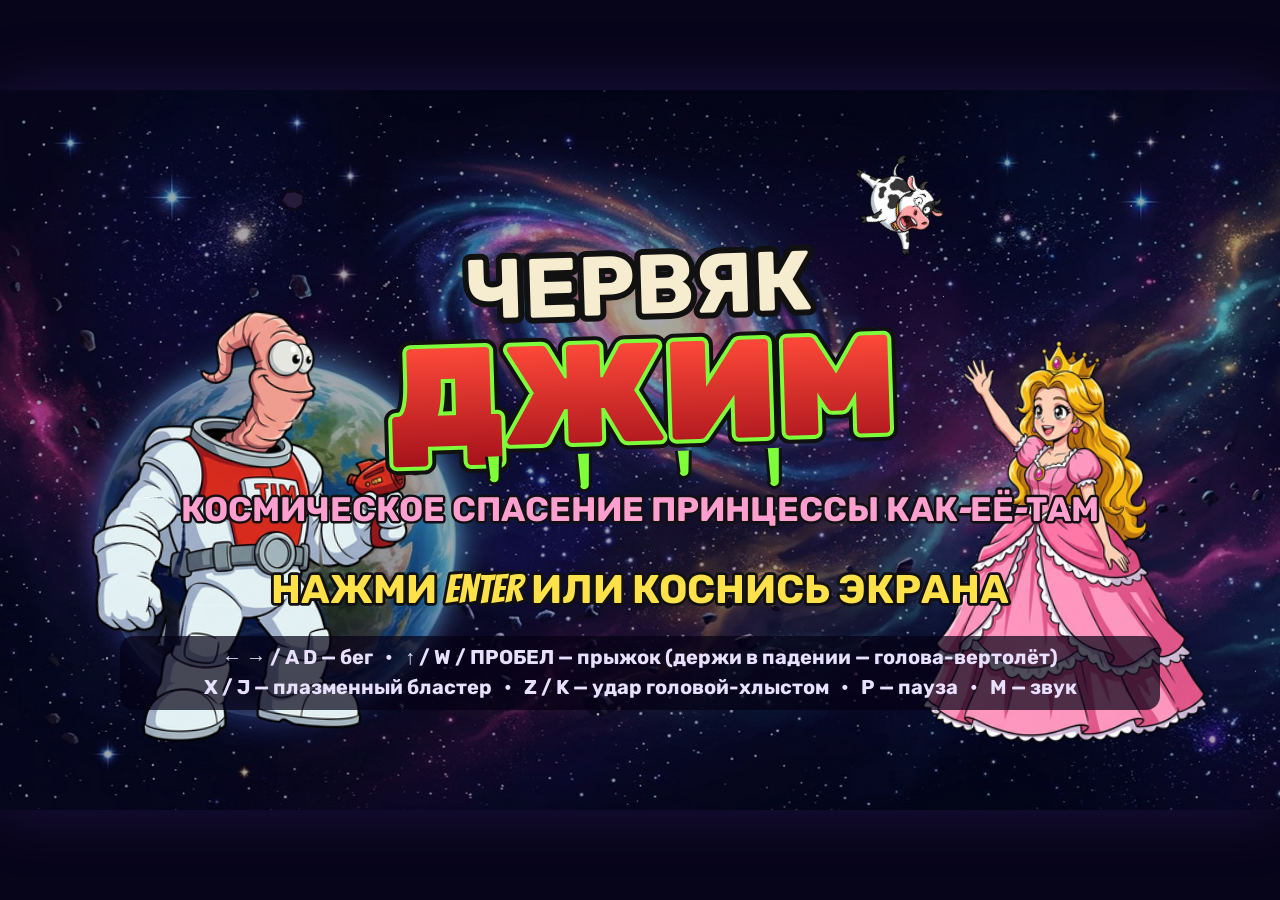
==== commit 194c364a: "Skeletal cut-out animation: Jim run/jump/fall/glide/land/skid/shoot/whip/hurt/death, crow wing flaps" ====
--- a/index.html
+++ b/index.html
@@ -1,258 +1,1434 @@
 <!DOCTYPE html>
 <html lang="ru">
 <head>
-  <meta charset="UTF-8">
-  <meta name="viewport" content="width=device-width, initial-scale=1.0">
-  <meta name="theme-color" content="#0c0c13">
-  <meta name="description" content="Червяк Джим: Космическое спасение — безумный 2D-платформер. Плазма, коровы, вороны и одна очень важная принцесса. Играй бесплатно в браузере.">
-  <title>Червяк Джим — Космическое спасение</title>
-  <link rel="icon" href="game/assets/icon.png">
-  <link rel="preload" href="game/fonts/bangers-latin-400-normal.woff2" as="font" type="font/woff2" crossorigin>
-  <link rel="stylesheet" href="style.css">
-  <script src="script.js" defer></script>
+  <meta charset="UTF-8" />
+  <meta name="viewport" content="width=device-width, initial-scale=1, maximum-scale=1, user-scalable=no" />
+  <title>Червяк Джим — Космическое спасение (2D)</title>
+  <link rel="icon" href="[data-uri]" />
+  <style>
+@font-face { font-family: 'Bangers'; src: url('[data-uri]') format('woff2'); font-weight: 400; font-display: swap; }
+@font-face { font-family: 'Rubik'; src: url('[data-uri]') format('woff2'); font-weight: 700; font-display: swap; unicode-range: U+0301, U+0400-045F, U+0490-0491, U+04B0-04B1, U+2116; }
+@font-face { font-family: 'Rubik'; src: url('[data-uri]') format('woff2'); font-weight: 700; font-display: swap; }
+@font-face { font-family: 'Rubik'; src: url('[data-uri]') format('woff2'); font-weight: 900; font-display: swap; unicode-range: U+0301, U+0400-045F, U+0490-0491, U+04B0-04B1, U+2116; }
+@font-face { font-family: 'Rubik'; src: url('[data-uri]') format('woff2'); font-weight: 900; font-display: swap; }
+* { box-sizing: border-box; margin: 0; padding: 0; }
+html, body { width: 100%; height: 100%; background: #07051a; overflow: hidden; touch-action: none; user-select: none; -webkit-user-select: none; }
+#wrap { position: fixed; inset: 0; display: flex; align-items: center; justify-content: center; }
+canvas { display: block; width: 100vw; height: 56.25vw; max-height: 100vh; max-width: 177.78vh; image-rendering: auto; background: #000; box-shadow: 0 0 60px #4a2c8a55; }
+#touch { position: fixed; inset: 0; pointer-events: none; display: none; }
+body.is-touch #touch { display: block; }
+.pad { position: absolute; bottom: 18px; display: flex; gap: 14px; pointer-events: auto; }
+.pad.left { left: 18px; }
+.pad.right { right: 18px; align-items: flex-end; }
+.pad button {
+  width: 78px; height: 78px; border-radius: 50%; border: 4px solid #111;
+  background: rgba(255,255,255,0.78); color: #c0262d; font: 900 30px Rubik, sans-serif;
+  box-shadow: 0 4px 0 #111; touch-action: none;
+}
+.pad button.small { width: 70px; height: 70px; font-size: 13px; }
+.pad button.active { background: #ffd23f; transform: translateY(3px); box-shadow: 0 1px 0 #111; }
+
+</style>
 </head>
 <body>
-  <a class="skip-link" href="#main">Перейти к содержанию</a>
-
-  <header class="site-header" id="top">
-    <div class="nav-wrap">
-      <a class="logo" href="#top" aria-label="Червяк Джим — на главную">
-        <span class="logo-mark">J</span>
-        <span class="logo-text">JIM<span>.</span></span>
-        <span class="logo-edition">COSMIC<br>RESCUE</span>
-      </a>
-      <nav class="desktop-nav" aria-label="Основная навигация">
-        <a href="#mission">Миссия</a>
-        <a href="#characters">Герои</a>
-        <a href="#controls">Управление</a>
-      </nav>
-      <a class="nav-play" href="game/index.html" aria-label="Запустить игру">
-        Играть
-        <svg viewBox="0 0 24 24" aria-hidden="true"><path d="M8 5v14l11-7z"/></svg>
-      </a>
-      <button class="menu-toggle" type="button" aria-expanded="false" aria-controls="mobile-menu" aria-label="Открыть меню">
-        <span></span><span></span>
-      </button>
-    </div>
-    <nav class="mobile-menu" id="mobile-menu" aria-label="Мобильная навигация" hidden>
-      <a href="#mission">Миссия <span>01</span></a>
-      <a href="#characters">Герои <span>02</span></a>
-      <a href="#controls">Управление <span>03</span></a>
-      <a class="button button-primary" href="game/index.html">Играть бесплатно</a>
-    </nav>
-  </header>
-
-  <main id="main">
-    <section class="hero" aria-labelledby="hero-title">
-      <div class="space-grid" aria-hidden="true"></div>
-      <div class="stars stars-a" aria-hidden="true"></div>
-      <div class="stars stars-b" aria-hidden="true"></div>
-      <div class="hero-glow" aria-hidden="true"></div>
-      <div class="hero-inner">
-        <div class="hero-copy reveal">
-          <div class="eyebrow"><span class="status-dot"></span> Галактика в опасности</div>
-          <h1 id="hero-title">
-            <span>Червяк</span>
-            <strong>Джим</strong>
-          </h1>
-          <div class="groovy-sticker" aria-hidden="true">GROOVY!</div>
-          <p class="hero-lead">Он не просился быть героем.<br>Но скафандр уже сказал: <b>«Погнали!»</b></p>
-          <div class="hero-actions">
-            <a class="button button-primary" href="game/index.html">
-              <span>Играть бесплатно</span>
-              <svg viewBox="0 0 24 24" aria-hidden="true"><path d="M5 12h14M13 6l6 6-6 6"/></svg>
-            </a>
-            <button class="button button-ghost" type="button" data-open-controls>
-              <svg viewBox="0 0 24 24" aria-hidden="true"><rect x="3" y="6" width="18" height="12" rx="3"/><path d="M8 10v4M6 12h4M15.5 10.5h.01M17.5 13.5h.01"/></svg>
-              Как играть
-            </button>
-          </div>
-          <div class="hero-meta">
-            <span><svg viewBox="0 0 20 20" aria-hidden="true"><path d="m4 10 4 4 8-9"/></svg> Без установки</span>
-            <span><svg viewBox="0 0 20 20" aria-hidden="true"><path d="m4 10 4 4 8-9"/></svg> ПК и телефон</span>
-          </div>
-        </div>
-
-        <div class="hero-art reveal" aria-label="Червяк Джим в космическом скафандре">
-          <div class="orbit orbit-one" aria-hidden="true"></div>
-          <div class="orbit orbit-two" aria-hidden="true"></div>
-          <div class="hero-planet" aria-hidden="true"></div>
-          <span class="planet-ring" aria-hidden="true"></span>
-          <div class="jim-wrap">
-            <img class="jim" src="game/assets/jim.png" alt="Червяк Джим с плазменным бластером" width="700" height="900">
-          </div>
-          <div class="floating-cow" aria-hidden="true">
-            <img src="game/assets/cow.png" alt="" width="200" height="160">
-            <span>МУ-У-У!</span>
-          </div>
-          <div class="art-label label-hero" aria-hidden="true"><span>01</span> Герой поневоле</div>
-          <div class="art-label label-plasma" aria-hidden="true"><span>+100</span> Плазма</div>
-          <svg class="hero-doodle" viewBox="0 0 120 60" aria-hidden="true"><path d="M4 50c30-1 35-36 69-30 23 4 10 30-7 25-17-6 2-35 44-35"/><path d="m101 4 10 6-9 8"/></svg>
-        </div>
+  <div id="wrap">
+    <canvas id="game" width="1280" height="720"></canvas>
+    <div id="touch">
+      <div class="pad left">
+        <button data-key="left">◀</button>
+        <button data-key="right">▶</button>
       </div>
-      <div class="hero-bottom">
-        <div class="mission-chip"><span>Миссия 01</span> Спасти принцессу Как-Её-Там</div>
-        <a class="scroll-link" href="#mission">Листай вниз <span>↓</span></a>
-      </div>
-    </section>
-
-    <div class="ticker" aria-label="Особенности игры">
-      <div class="ticker-track">
-        <span>Спаси галактику</span><i>✦</i><span>Запусти корову</span><i>✦</i><span>Победи Пси-Ворону</span><i>✦</i><span>Будь groovy</span><i>✦</i>
-        <span aria-hidden="true">Спаси галактику</span><i aria-hidden="true">✦</i><span aria-hidden="true">Запусти корову</span><i aria-hidden="true">✦</i><span aria-hidden="true">Победи Пси-Ворону</span><i aria-hidden="true">✦</i><span aria-hidden="true">Будь groovy</span><i aria-hidden="true">✦</i>
+      <div class="pad right">
+        <button data-key="whip" class="small">ХЛЫСТ</button>
+        <button data-key="shoot" class="small">ОГОНЬ</button>
+        <button data-key="jump">⤒</button>
       </div>
     </div>
-
-    <section class="mission section-light" id="mission" aria-labelledby="mission-title">
-      <div class="section-wrap">
-        <div class="section-kicker reveal"><span>01</span> Твоя миссия</div>
-        <div class="mission-heading reveal">
-          <h2 id="mission-title">Маленький червяк.<br><em>Большой космос.</em></h2>
-          <div class="mission-intro">
-            <p>Космические вороны похитили принцессу. Вселенной нужен герой, но в наличии только Джим, скафандр и пара сомнительных идей.</p>
-            <a class="text-link" href="game/index.html">Принять миссию <span>↗</span></a>
-          </div>
-        </div>
-
-        <div class="feature-grid">
-          <article class="feature-card reveal">
-            <div class="feature-top"><span class="feature-number">01</span><span class="feature-icon">↗</span></div>
-            <h3>Прыгай выше</h3>
-            <p>Преодолевай пропасти, парящие астероиды и движущиеся платформы. В падении включай голову-вертолёт.</p>
-            <div class="feature-art jump-art" aria-hidden="true"><span></span><span></span><span></span><b>↑</b></div>
-          </article>
-          <article class="feature-card feature-card-accent reveal">
-            <div class="feature-top"><span class="feature-number">02</span><span class="feature-icon">⌁</span></div>
-            <h3>Стреляй метко</h3>
-            <p>Заряди плазменный бластер и покажи космическим воронам, кто здесь настоящий хищник.</p>
-            <div class="feature-art blast-art" aria-hidden="true"><span>✦</span><i></i><i></i><i></i></div>
-          </article>
-          <article class="feature-card reveal">
-            <div class="feature-top"><span class="feature-number">03</span><span class="feature-icon">✕</span></div>
-            <h3>Хлещи сильно</h3>
-            <p>Твоя голова — твой хлыст. Да, это странно. Нет, мы не будем это обсуждать.</p>
-            <div class="feature-art whip-art" aria-hidden="true"><svg viewBox="0 0 180 70"><path d="M4 53C42 53 17 8 64 16s36 52 73 23c18-14 12-29 34-31"/><path d="m158 3 15 4-8 13"/></svg></div>
-          </article>
-        </div>
-      </div>
-    </section>
-
-    <section class="characters" id="characters" aria-labelledby="characters-title">
-      <div class="section-wrap">
-        <div class="section-kicker section-kicker-dark reveal"><span>02</span> Действующие личности</div>
-        <div class="characters-heading reveal">
-          <h2 id="characters-title">Свои. Чужие.<br><em>И коровы.</em></h2>
-          <p>Знакомься с командой. С некоторыми лучше знакомиться на расстоянии.</p>
-        </div>
-        <div class="character-grid">
-          <article class="character-card character-jim reveal">
-            <div class="character-badge">Главный герой</div>
-            <div class="character-number" aria-hidden="true">01</div>
-            <div class="character-image"><img src="game/assets/jim.png" alt="Червяк Джим" loading="lazy"></div>
-            <div class="character-info"><h3>Джим</h3><p>Обычный червяк. Необычный скафандр.</p></div>
-            <span class="character-corner" aria-hidden="true">↗</span>
-          </article>
-          <article class="character-card character-crow reveal">
-            <div class="character-badge">Опасно</div>
-            <div class="character-number" aria-hidden="true">02</div>
-            <div class="character-image"><img src="game/assets/crow.png" alt="Космический ворон" loading="lazy"></div>
-            <div class="character-info"><h3>Пси-Ворона</h3><p>Каркает первой. Спрашивает потом.</p></div>
-            <span class="character-corner" aria-hidden="true">↗</span>
-          </article>
-          <article class="character-card character-princess reveal">
-            <div class="character-badge">Цель миссии</div>
-            <div class="character-number" aria-hidden="true">03</div>
-            <div class="character-image"><img src="game/assets/princess.png" alt="Принцесса Как-Её-Там" loading="lazy"></div>
-            <div class="character-info"><h3>Принцесса</h3><p>Как-Её-Там. Но спасти обязательно.</p></div>
-            <span class="character-corner" aria-hidden="true">↗</span>
-          </article>
-          <article class="character-card character-cow reveal">
-            <div class="character-badge">+500 очков</div>
-            <div class="character-number" aria-hidden="true">04</div>
-            <div class="character-image"><img src="game/assets/cow.png" alt="Космическая корова" loading="lazy"></div>
-            <div class="character-info"><h3>Корова</h3><p>Просто запусти её. Не задавай вопросов.</p></div>
-            <span class="character-corner" aria-hidden="true">↗</span>
-          </article>
-        </div>
-      </div>
-    </section>
-
-    <section class="controls section-light" id="controls" aria-labelledby="controls-title">
-      <div class="section-wrap controls-layout">
-        <div class="controls-copy reveal">
-          <div class="section-kicker"><span>03</span> Быстрый старт</div>
-          <h2 id="controls-title">Скафандр<br><em>не сложный.</em></h2>
-          <p>Четыре действия отделяют тебя от звания спасителя галактики. Остальное — ловкость и немного наглости.</p>
-          <div class="control-tabs" role="tablist" aria-label="Выберите устройство">
-            <button id="desktop-tab" class="control-tab active" type="button" role="tab" aria-selected="true" aria-controls="desktop-panel" data-device="desktop">Компьютер</button>
-            <button id="mobile-tab" class="control-tab" type="button" role="tab" aria-selected="false" aria-controls="mobile-panel" data-device="mobile" tabindex="-1">Телефон</button>
-          </div>
-        </div>
-        <div class="controls-board reveal">
-          <div class="board-header"><span><i></i> Руководство пилота</span><b>JIM_OS v.2D</b></div>
-          <div class="control-panel active" id="desktop-panel" role="tabpanel" aria-labelledby="desktop-tab">
-            <div class="control-row"><div><span class="control-action">Бег</span><small>Двигайся по уровню</small></div><div class="keys"><kbd>←</kbd><kbd>→</kbd><span>или</span><kbd>A</kbd><kbd>D</kbd></div></div>
-            <div class="control-row"><div><span class="control-action">Прыжок / планирование</span><small>Удерживай в падении</small></div><div class="keys"><kbd>↑</kbd><kbd>W</kbd><kbd class="key-wide">Space</kbd></div></div>
-            <div class="control-row"><div><span class="control-action">Плазменный бластер</span><small>ЛКМ / X / J · мышь — прицел 360°</small></div><div class="keys"><kbd>X</kbd><span>или</span><kbd>J</kbd></div></div>
-            <div class="control-row"><div><span class="control-action">Голова-хлыст</span><small>Для ближнего боя</small></div><div class="keys"><kbd>Z</kbd><span>или</span><kbd>K</kbd></div></div>
-            <div class="control-row"><div><span class="control-action">Пауза / звук</span><small>Передохни, герой</small></div><div class="keys"><kbd>P</kbd><span>/</span><kbd>M</kbd></div></div>
-          </div>
-          <div class="control-panel" id="mobile-panel" role="tabpanel" aria-labelledby="mobile-tab" hidden>
-            <div class="phone-demo" aria-hidden="true">
-              <div class="phone-screen">
-                <span class="phone-stars">✦　·　✧　·　✦</span>
-                <div class="phone-pad"><i>◀</i><i>▶</i></div>
-                <div class="phone-actions"><i>Хлыст</i><i>Огонь</i><i>⤒</i></div>
-              </div>
-            </div>
-            <h3>Всё управление — на экране</h3>
-            <p>Слева — движение, справа — прыжок, хлыст и бластер. Для точного выстрела удерживай палец на игровом поле и веди прицел.</p>
-            <div class="mobile-tip"><span>↻</span> Для удобства поверни телефон горизонтально</div>
-          </div>
-          <div class="board-footer"><span>Совет: таблички GROOVY сохраняют прогресс</span><span>● ONLINE</span></div>
-        </div>
-      </div>
-    </section>
-
-    <section class="final-cta" aria-labelledby="cta-title">
-      <div class="cta-stars stars stars-a" aria-hidden="true"></div>
-      <div class="cta-orbit" aria-hidden="true"></div>
-      <img class="cta-cow" src="game/assets/cow.png" alt="" loading="lazy" aria-hidden="true">
-      <div class="section-wrap final-cta-inner reveal">
-        <div class="eyebrow"><span class="status-dot"></span> Скафандр готов. А ты?</div>
-        <h2 id="cta-title">Хватит читать.<br><em>Пора спасать.</em></h2>
-        <p>Принцесса ждёт. Вороны не ждут. Корова уже в воздухе.</p>
-        <a class="button button-primary button-large" href="game/index.html">
-          <span>Начать миссию</span>
-          <svg viewBox="0 0 24 24" aria-hidden="true"><path d="M5 12h14M13 6l6 6-6 6"/></svg>
-        </a>
-        <small>Бесплатно · Прямо в браузере · Без регистрации</small>
-      </div>
-    </section>
-  </main>
-
-  <footer class="site-footer">
-    <div class="footer-wrap">
-      <a class="logo footer-logo" href="#top"><span class="logo-mark">J</span><span class="logo-text">JIM<span>.</span></span></a>
-      <p>Сделано с любовью к червям, коровам<br>и безумным космическим приключениям.</p>
-      <div class="footer-links"><a href="#mission">Миссия</a><a href="#characters">Герои</a><a href="https://github.com/erlan56region/CoffeeIT1" target="_blank" rel="noopener noreferrer">GitHub ↗</a></div>
-      <div class="footer-bottom"><span>© 2026 COSMIC RESCUE</span><a href="jim-game.html" download>Скачать игру ↓</a></div>
-    </div>
-  </footer>
-
-  <dialog class="controls-modal" id="controls-modal" aria-labelledby="modal-title">
-    <button class="modal-close" type="button" aria-label="Закрыть окно">×</button>
-    <div class="section-kicker"><span>?</span> Быстрый старт</div>
-    <h2 id="modal-title">Готов к взлёту?</h2>
-    <p>Запомни главное — остальное подскажет скафандр.</p>
-    <div class="modal-controls">
-      <div><span>Движение</span><div><kbd>A</kbd><kbd>D</kbd><small>или стрелки</small></div></div>
-      <div><span>Прыжок</span><div><kbd>W</kbd><kbd>Space</kbd></div></div>
-      <div><span>Бластер</span><div><kbd>X</kbd><kbd>J</kbd></div></div>
-      <div><span>Хлыст</span><div><kbd>Z</kbd><kbd>K</kbd></div></div>
-    </div>
-    <p class="modal-mobile-note">На телефоне используй кнопки на экране.</p>
-    <a class="button button-primary" href="game/index.html">Погнали! <span>→</span></a>
-  </dialog>
+  </div>
+  <script>
+// Сгенерировано art/rig.py — не редактировать вручную
+window.RIG = {"jim": {"scale": 0.4, "parts": {"torso": [205, 284, 460, 499], "head": [370, 50, 262, 305], "armB": [156, 466, 201, 327], "armF": [648, 384, 248, 240], "thighL": [297, 674, 228, 171], "shinL": [252, 810, 206, 195], "thighR": [520, 674, 165, 147], "shinR": [519, 794, 237, 181]}, "pivots": {"hip": [505, 700], "neck": [505, 350], "shoulderB": [292, 500], "shoulderF": [662, 540], "hipL": [425, 700], "kneeL": [378, 832], "hipR": [600, 700], "kneeR": [612, 808]}, "feet": [500, 1003], "height": 951, "muzzle": [893, 414], "headTop": [520, 60]}, "crow": {"scale": 0.3, "parts": {"wingL": [151, 151, 322, 327], "wingR": [688, 76, 570, 391], "body": [444, 199, 628, 455]}, "pivots": {"wingL": [500, 350], "wingR": [735, 355]}, "center": [700, 400], "width": 1110}, "princess": {"scale": 0.35, "parts": {"arm": [259, 73, 180, 216], "body": [162, 20, 700, 989]}, "pivots": {"shoulder": [416, 268]}, "feet": [512, 1000], "height": 980, "waistY": 430}};
+
+</script>
+  <script>window.__ASSETS = {"jim.png": "[data-uri]", "princess.png": "[data-uri]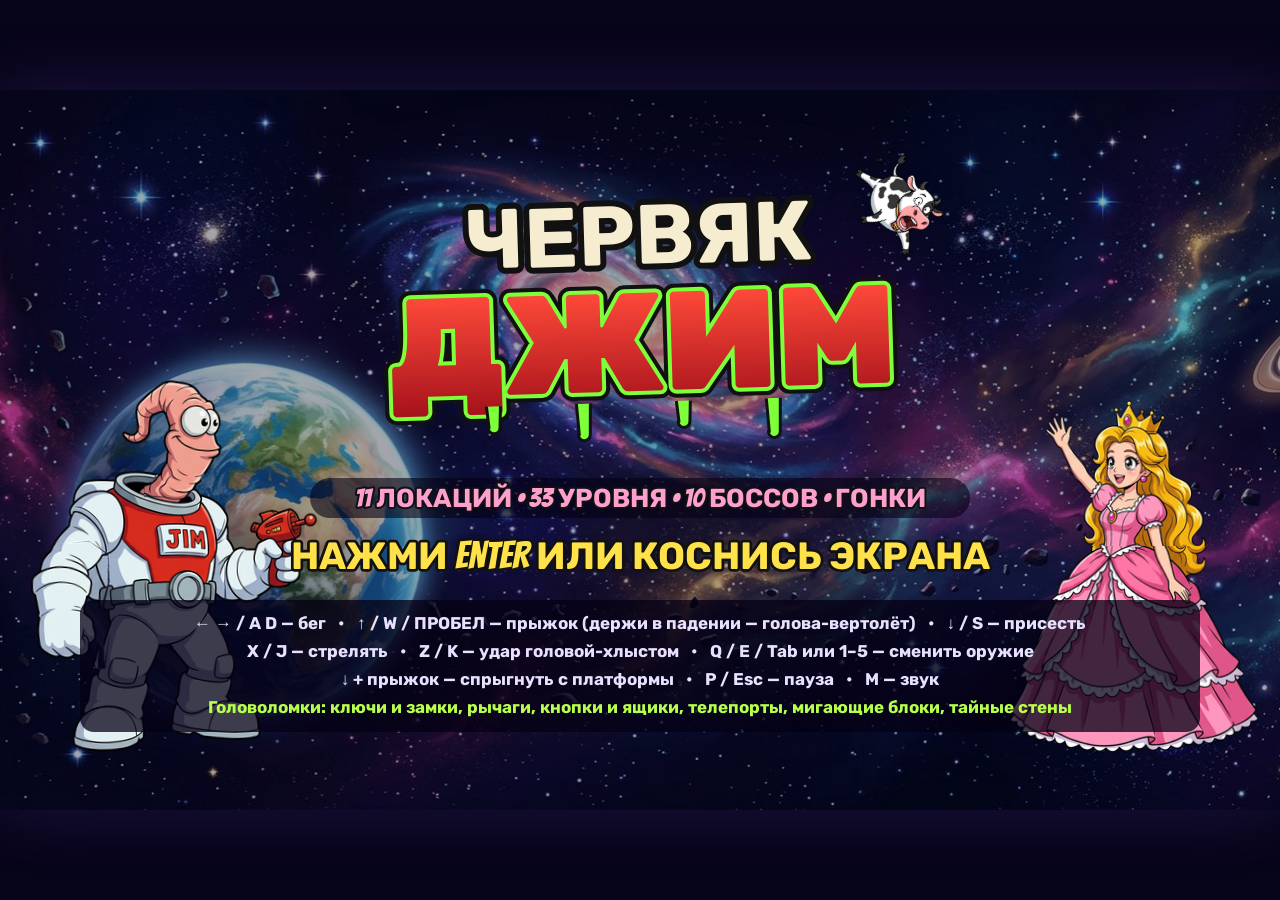
==== commit 71f19bac: "Большое обновление: 11 локаций, 33 уровня, 10 боссов, гонки на скутере, приседание, смена оружия, жи" ====
--- a/index.html
+++ b/index.html
@@ -20,6 +20,8 @@
 .pad { position: absolute; bottom: 18px; display: flex; gap: 14px; pointer-events: auto; }
 .pad.left { left: 18px; }
 .pad.right { right: 18px; align-items: flex-end; }
+.pad.top { top: 14px; right: 18px; bottom: auto; }
+.pad.top button, .pad.top button.small { width: 54px; height: 54px; font-size: 18px; }
 .pad button {
   width: 78px; height: 78px; border-radius: 50%; border: 4px solid #111;
   background: rgba(255,255,255,0.78); color: #c0262d; font: 900 30px Rubik, sans-serif;
@@ -36,9 +38,14 @@
     <div id="touch">
       <div class="pad left">
         <button data-key="left">◀</button>
+        <button data-key="down">▼</button>
         <button data-key="right">▶</button>
       </div>
+      <div class="pad top">
+        <button data-key="pause" class="small">II</button>
+      </div>
       <div class="pad right">
+        <button data-key="nextW" class="small">ОРУЖИЕ</button>
         <button data-key="whip" class="small">ХЛЫСТ</button>
         <button data-key="shoot" class="small">ОГОНЬ</button>
         <button data-key="jump">⤒</button>
@@ -46,22 +53,22 @@
     </div>
   </div>
   <script>
+/* assets/rig/rig.js */
 // Сгенерировано art/rig.py — не редактировать вручную
 window.RIG = {"jim": {"scale": 0.4, "parts": {"torso": [205, 284, 460, 499], "head": [370, 50, 262, 305], "armB": [156, 466, 201, 327], "armF": [648, 384, 248, 240], "thighL": [297, 674, 228, 171], "shinL": [252, 810, 206, 195], "thighR": [520, 674, 165, 147], "shinR": [519, 794, 237, 181]}, "pivots": {"hip": [505, 700], "neck": [505, 350], "shoulderB": [292, 500], "shoulderF": [662, 540], "hipL": [425, 700], "kneeL": [378, 832], "hipR": [600, 700], "kneeR": [612, 808]}, "feet": [500, 1003], "height": 951, "muzzle": [893, 414], "headTop": [520, 60]}, "crow": {"scale": 0.3, "parts": {"wingL": [151, 151, 322, 327], "wingR": [688, 76, 570, 391], "body": [444, 199, 628, 455]}, "pivots": {"wingL": [500, 350], "wingR": [735, 355]}, "center": [700, 400], "width": 1110}, "princess": {"scale": 0.35, "parts": {"arm": [259, 73, 180, 216], "body": [162, 20, 700, 989]}, "pivots": {"shoulder": [416, 268]}, "feet": [512, 1000], "height": 980, "waistY": 430}};
 
 </script>
-  <script>window.__ASSETS = {"jim.png": "[data-uri]", "princess.png": "[data-uri]", "crow.png": "[data-uri]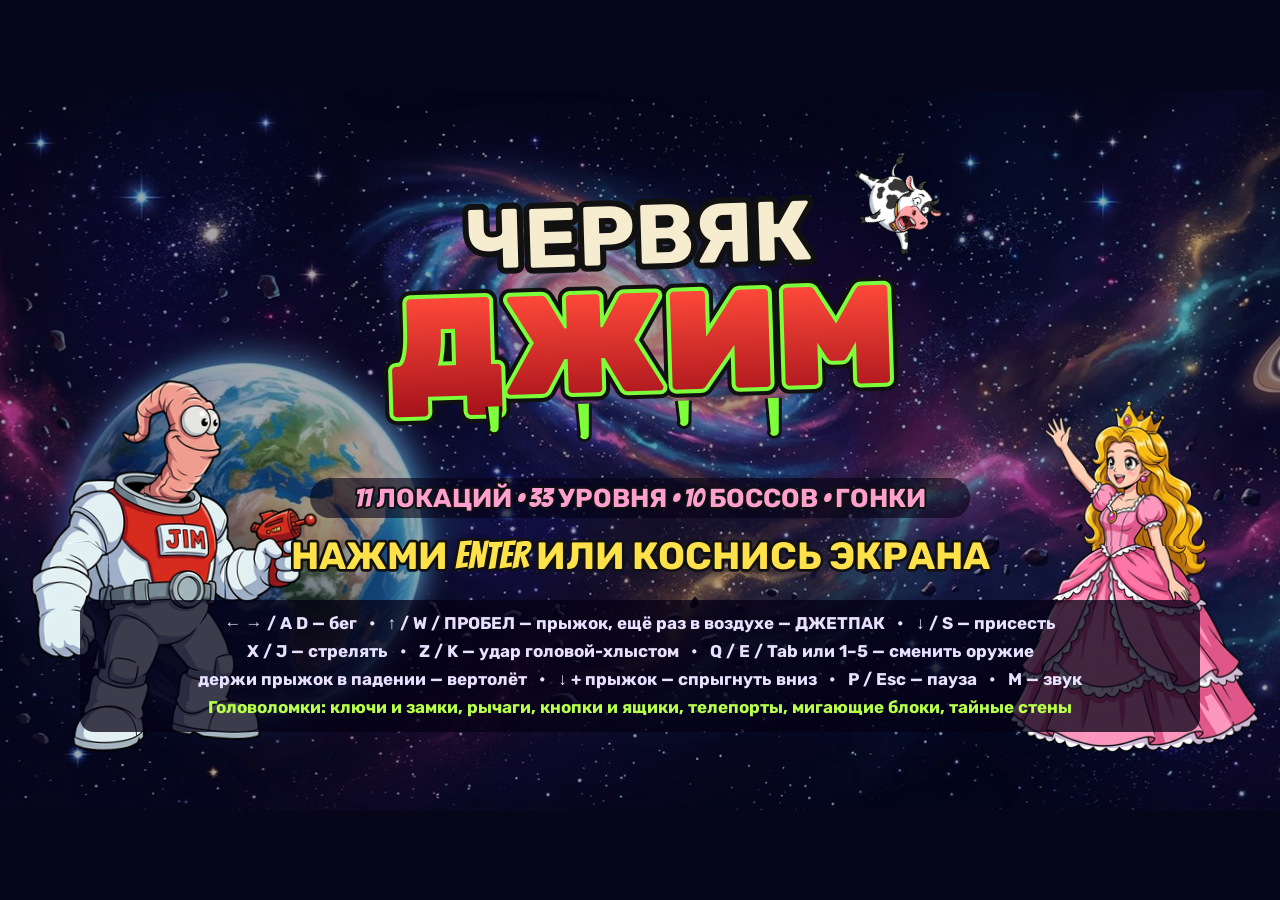
==== commit aa5b69c6: "Джетпак, оптимизация отрисовки (без shadowBlur/filter, кэш спрайтов, тьма в пол-разрешения), чистка " ====
--- a/index.html
+++ b/index.html
@@ -14,7 +14,7 @@
 * { box-sizing: border-box; margin: 0; padding: 0; }
 html, body { width: 100%; height: 100%; background: #07051a; overflow: hidden; touch-action: none; user-select: none; -webkit-user-select: none; }
 #wrap { position: fixed; inset: 0; display: flex; align-items: center; justify-content: center; }
-canvas { display: block; width: 100vw; height: 56.25vw; max-height: 100vh; max-width: 177.78vh; image-rendering: auto; background: #000; box-shadow: 0 0 60px #4a2c8a55; }
+canvas { display: block; width: 100vw; height: 56.25vw; max-height: 100vh; max-width: 177.78vh; image-rendering: auto; background: #000; }
 #touch { position: fixed; inset: 0; pointer-events: none; display: none; }
 body.is-touch #touch { display: block; }
 .pad { position: absolute; bottom: 18px; display: flex; gap: 14px; pointer-events: auto; }
@@ -60,7 +60,7 @@
 </script>
   <script>
 /* js/core.js */
-window.__ASSETS = {"bg.jpg": "[data-uri]", "bg/asteroid.jpg": "[data-uri]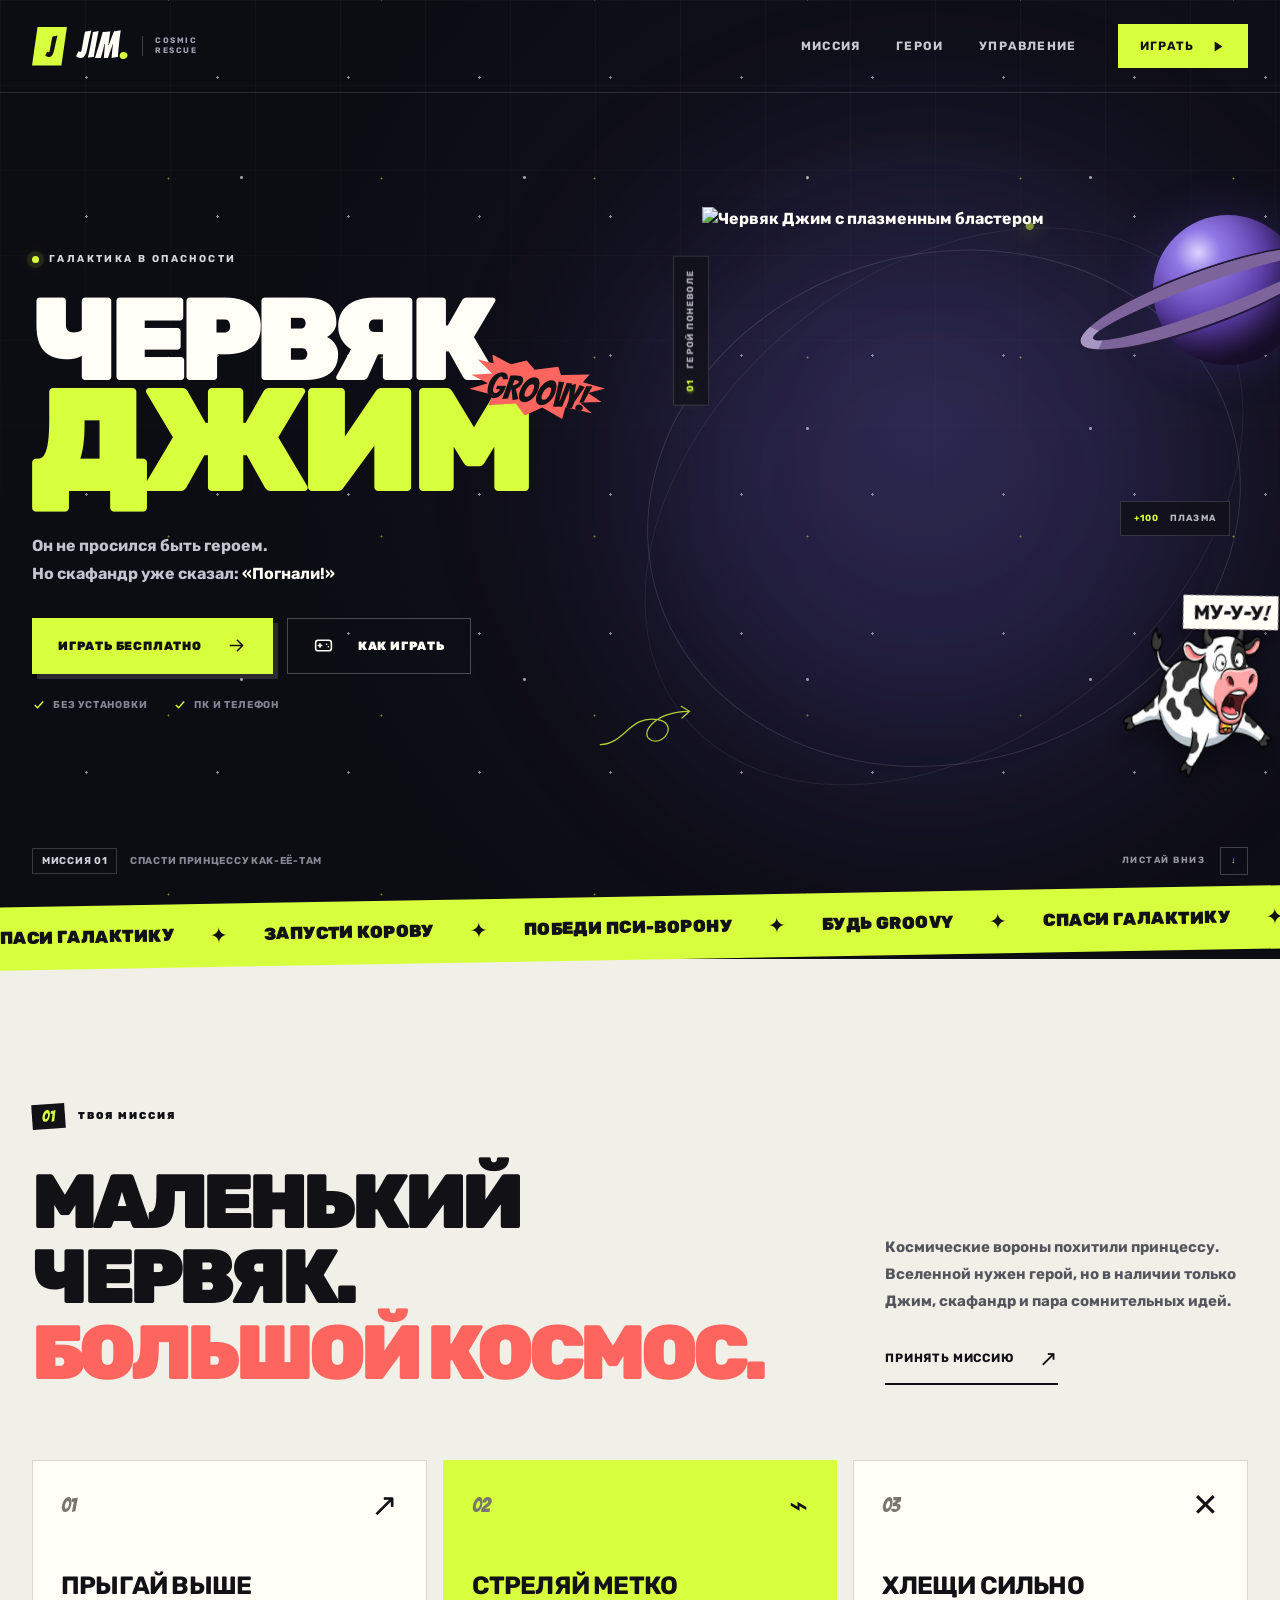
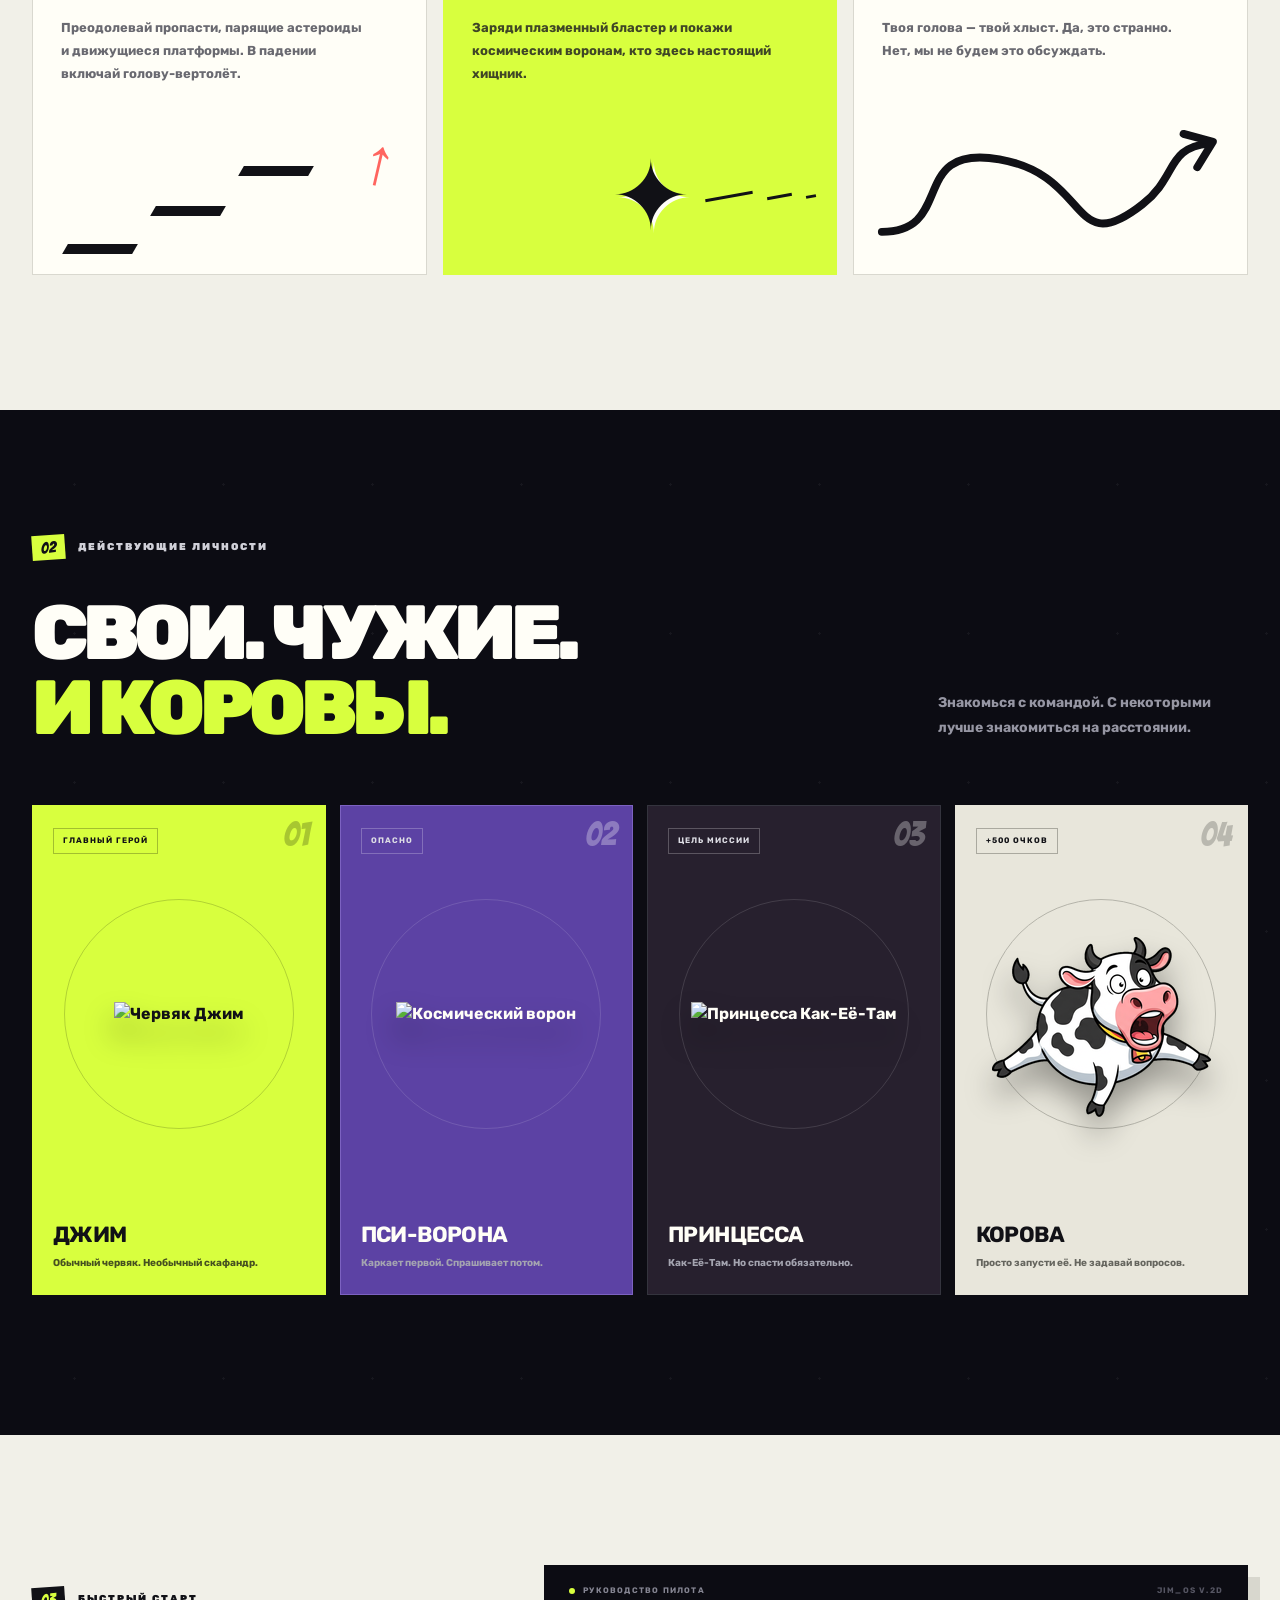
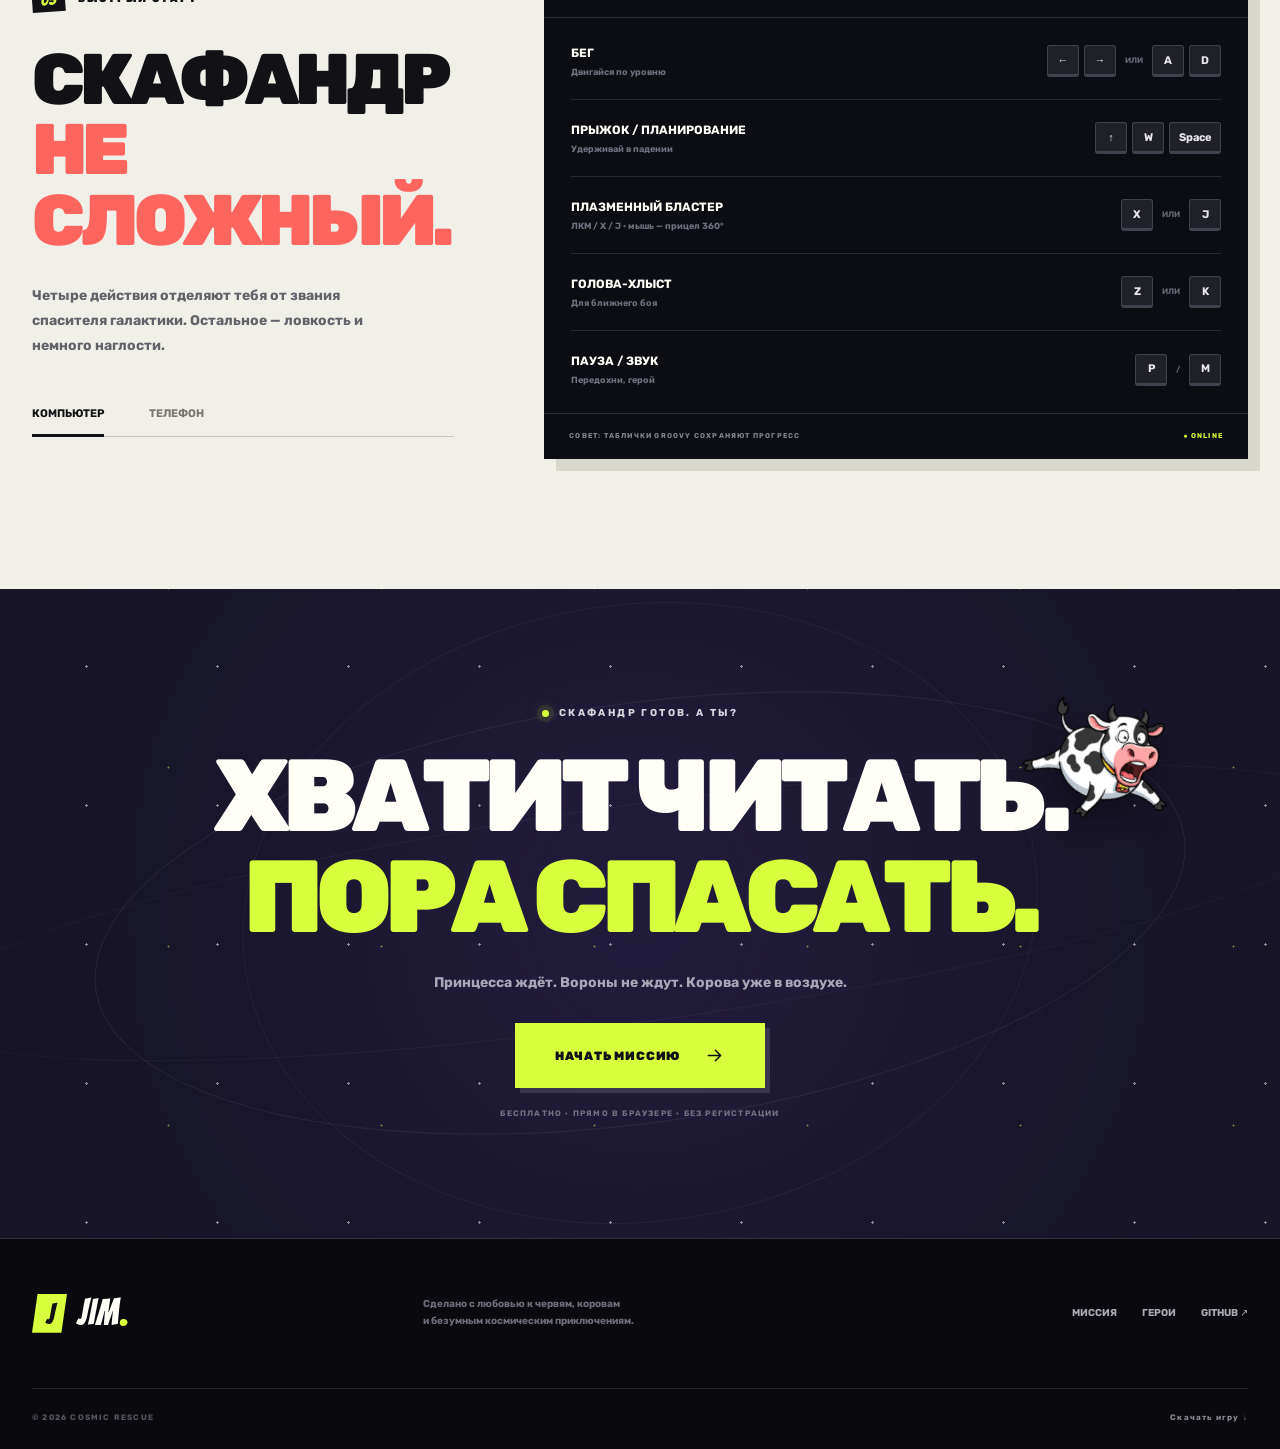
==== commit 8b8dde3f: "Restore sourced SNES animations across site Co-authored-by: arena-agent <297053741+arena-agent@users" ====
--- a/index.html
+++ b/index.html
@@ -1,4639 +1,258 @@
 <!DOCTYPE html>
 <html lang="ru">
 <head>
-  <meta charset="UTF-8" />
-  <meta name="viewport" content="width=device-width, initial-scale=1, maximum-scale=1, user-scalable=no" />
-  <title>Червяк Джим — Космическое спасение (2D)</title>
-  <link rel="icon" href="[data-uri]" />
-  <style>
-@font-face { font-family: 'Bangers'; src: url('[data-uri]') format('woff2'); font-weight: 400; font-display: swap; }
-@font-face { font-family: 'Rubik'; src: url('[data-uri]') format('woff2'); font-weight: 700; font-display: swap; unicode-range: U+0301, U+0400-045F, U+0490-0491, U+04B0-04B1, U+2116; }
-@font-face { font-family: 'Rubik'; src: url('[data-uri]') format('woff2'); font-weight: 700; font-display: swap; }
-@font-face { font-family: 'Rubik'; src: url('[data-uri]') format('woff2'); font-weight: 900; font-display: swap; unicode-range: U+0301, U+0400-045F, U+0490-0491, U+04B0-04B1, U+2116; }
-@font-face { font-family: 'Rubik'; src: url('[data-uri]') format('woff2'); font-weight: 900; font-display: swap; }
-* { box-sizing: border-box; margin: 0; padding: 0; }
-html, body { width: 100%; height: 100%; background: #07051a; overflow: hidden; touch-action: none; user-select: none; -webkit-user-select: none; }
-#wrap { position: fixed; inset: 0; display: flex; align-items: center; justify-content: center; }
-canvas { display: block; width: 100vw; height: 56.25vw; max-height: 100vh; max-width: 177.78vh; image-rendering: auto; background: #000; }
-#touch { position: fixed; inset: 0; pointer-events: none; display: none; }
-body.is-touch #touch { display: block; }
-.pad { position: absolute; bottom: 18px; display: flex; gap: 14px; pointer-events: auto; }
-.pad.left { left: 18px; }
-.pad.right { right: 18px; align-items: flex-end; }
-.pad.top { top: 14px; right: 18px; bottom: auto; }
-.pad.top button, .pad.top button.small { width: 54px; height: 54px; font-size: 18px; }
-.pad button {
-  width: 78px; height: 78px; border-radius: 50%; border: 4px solid #111;
-  background: rgba(255,255,255,0.78); color: #c0262d; font: 900 30px Rubik, sans-serif;
-  box-shadow: 0 4px 0 #111; touch-action: none;
-}
-.pad button.small { width: 70px; height: 70px; font-size: 13px; }
-.pad button.active { background: #ffd23f; transform: translateY(3px); box-shadow: 0 1px 0 #111; }
-
-</style>
+  <meta charset="UTF-8">
+  <meta name="viewport" content="width=device-width, initial-scale=1.0">
+  <meta name="theme-color" content="#0c0c13">
+  <meta name="description" content="Червяк Джим: Космическое спасение — безумный 2D-платформер. Плазма, коровы, вороны и одна очень важная принцесса. Играй бесплатно в браузере.">
+  <title>Червяк Джим — Космическое спасение</title>
+  <link rel="icon" href="game/assets/icon.png">
+  <link rel="preload" href="game/fonts/bangers-latin-400-normal.woff2" as="font" type="font/woff2" crossorigin>
+  <link rel="stylesheet" href="style.css">
+  <script src="script.js" defer></script>
 </head>
 <body>
-  <div id="wrap">
-    <canvas id="game" width="1280" height="720"></canvas>
-    <div id="touch">
-      <div class="pad left">
-        <button data-key="left">◀</button>
-        <button data-key="down">▼</button>
-        <button data-key="right">▶</button>
-      </div>
-      <div class="pad top">
-        <button data-key="pause" class="small">II</button>
-      </div>
-      <div class="pad right">
-        <button data-key="nextW" class="small">ОРУЖИЕ</button>
-        <button data-key="whip" class="small">ХЛЫСТ</button>
-        <button data-key="shoot" class="small">ОГОНЬ</button>
-        <button data-key="jump">⤒</button>
-      </div>
-    </div>
-  </div>
-  <script>
-/* assets/rig/rig.js */
-// Сгенерировано art/rig.py — не редактировать вручную
-window.RIG = {"jim": {"scale": 0.4, "parts": {"torso": [205, 284, 460, 499], "head": [370, 50, 262, 305], "armB": [156, 466, 201, 327], "armF": [648, 384, 248, 240], "thighL": [297, 674, 228, 171], "shinL": [252, 810, 206, 195], "thighR": [520, 674, 165, 147], "shinR": [519, 794, 237, 181]}, "pivots": {"hip": [505, 700], "neck": [505, 350], "shoulderB": [292, 500], "shoulderF": [662, 540], "hipL": [425, 700], "kneeL": [378, 832], "hipR": [600, 700], "kneeR": [612, 808]}, "feet": [500, 1003], "height": 951, "muzzle": [893, 414], "headTop": [520, 60]}, "crow": {"scale": 0.3, "parts": {"wingL": [151, 151, 322, 327], "wingR": [688, 76, 570, 391], "body": [444, 199, 628, 455]}, "pivots": {"wingL": [500, 350], "wingR": [735, 355]}, "center": [700, 400], "width": 1110}, "princess": {"scale": 0.35, "parts": {"arm": [259, 73, 180, 216], "body": [162, 20, 700, 989]}, "pivots": {"shoulder": [416, 268]}, "feet": [512, 1000], "height": 980, "waistY": 430}};
-
-</script>
-  <script>
-/* js/core.js */
-window.__ASSETS = {"bg/asteroid.jpg": "[data-uri]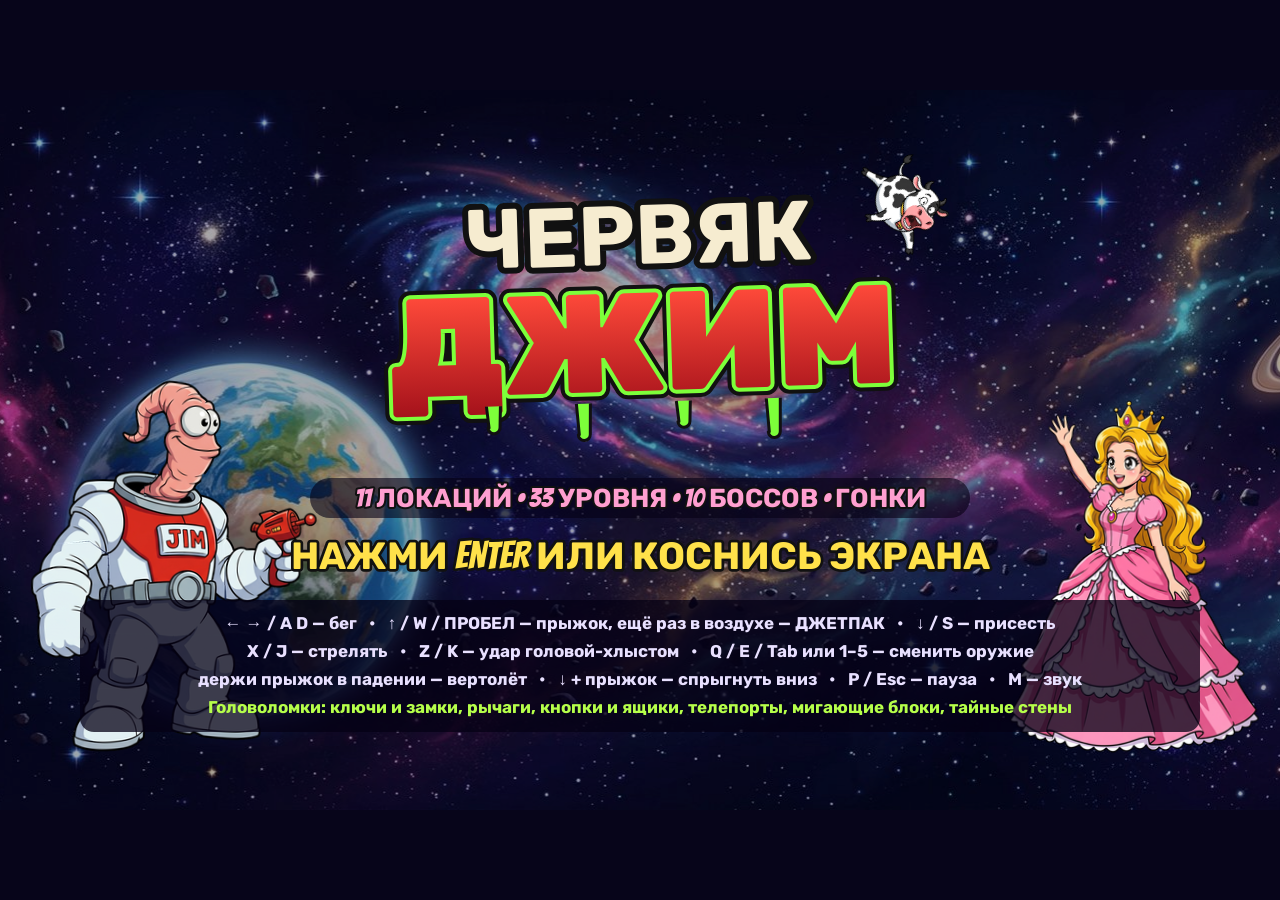
==== commit 3bcfd6d5: "Неповторяющиеся уровни (генератор gen.js), 50 уникальных врагов с собственным поведением (enemies.js" ====
--- a/index.html
+++ b/index.html
@@ -1,258 +1,5716 @@
 <!DOCTYPE html>
 <html lang="ru">
 <head>
-  <meta charset="UTF-8">
-  <meta name="viewport" content="width=device-width, initial-scale=1.0">
-  <meta name="theme-color" content="#0c0c13">
-  <meta name="description" content="Червяк Джим: Космическое спасение — безумный 2D-платформер. Плазма, коровы, вороны и одна очень важная принцесса. Играй бесплатно в браузере.">
-  <title>Червяк Джим — Космическое спасение</title>
-  <link rel="icon" href="game/assets/icon.png">
-  <link rel="preload" href="game/fonts/bangers-latin-400-normal.woff2" as="font" type="font/woff2" crossorigin>
-  <link rel="stylesheet" href="style.css">
-  <script src="script.js" defer></script>
+  <meta charset="UTF-8" />
+  <meta name="viewport" content="width=device-width, initial-scale=1, maximum-scale=1, user-scalable=no" />
+  <title>Червяк Джим — Космическое спасение (2D)</title>
+  <link rel="icon" href="[data-uri]" />
+  <style>
+@font-face { font-family: 'Bangers'; src: url('[data-uri]') format('woff2'); font-weight: 400; font-display: swap; }
+@font-face { font-family: 'Rubik'; src: url('[data-uri]') format('woff2'); font-weight: 700; font-display: swap; unicode-range: U+0301, U+0400-045F, U+0490-0491, U+04B0-04B1, U+2116; }
+@font-face { font-family: 'Rubik'; src: url('[data-uri]') format('woff2'); font-weight: 700; font-display: swap; }
+@font-face { font-family: 'Rubik'; src: url('[data-uri]') format('woff2'); font-weight: 900; font-display: swap; unicode-range: U+0301, U+0400-045F, U+0490-0491, U+04B0-04B1, U+2116; }
+@font-face { font-family: 'Rubik'; src: url('[data-uri]') format('woff2'); font-weight: 900; font-display: swap; }
+* { box-sizing: border-box; margin: 0; padding: 0; }
+html, body { width: 100%; height: 100%; background: #07051a; overflow: hidden; touch-action: none; user-select: none; -webkit-user-select: none; }
+#wrap { position: fixed; inset: 0; display: flex; align-items: center; justify-content: center; }
+canvas { display: block; width: 100vw; height: 56.25vw; max-height: 100vh; max-width: 177.78vh; image-rendering: auto; background: #000; }
+#touch { position: fixed; inset: 0; pointer-events: none; display: none; }
+body.is-touch #touch { display: block; }
+.pad { position: absolute; bottom: 18px; display: flex; gap: 14px; pointer-events: auto; }
+.pad.left { left: 18px; }
+.pad.right { right: 18px; align-items: flex-end; }
+.pad.top { top: 14px; right: 18px; bottom: auto; }
+.pad.top button, .pad.top button.small { width: 54px; height: 54px; font-size: 18px; }
+.pad button {
+  width: 78px; height: 78px; border-radius: 50%; border: 4px solid #111;
+  background: rgba(255,255,255,0.78); color: #c0262d; font: 900 30px Rubik, sans-serif;
+  box-shadow: 0 4px 0 #111; touch-action: none;
+}
+.pad button.small { width: 70px; height: 70px; font-size: 13px; }
+.pad button.active { background: #ffd23f; transform: translateY(3px); box-shadow: 0 1px 0 #111; }
+
+</style>
 </head>
 <body>
-  <a class="skip-link" href="#main">Перейти к содержанию</a>
-
-  <header class="site-header" id="top">
-    <div class="nav-wrap">
-      <a class="logo" href="#top" aria-label="Червяк Джим — на главную">
-        <span class="logo-mark">J</span>
-        <span class="logo-text">JIM<span>.</span></span>
-        <span class="logo-edition">COSMIC<br>RESCUE</span>
-      </a>
-      <nav class="desktop-nav" aria-label="Основная навигация">
-        <a href="#mission">Миссия</a>
-        <a href="#characters">Герои</a>
-        <a href="#controls">Управление</a>
-      </nav>
-      <a class="nav-play" href="game/index.html" aria-label="Запустить игру">
-        Играть
-        <svg viewBox="0 0 24 24" aria-hidden="true"><path d="M8 5v14l11-7z"/></svg>
-      </a>
-      <button class="menu-toggle" type="button" aria-expanded="false" aria-controls="mobile-menu" aria-label="Открыть меню">
-        <span></span><span></span>
-      </button>
-    </div>
-    <nav class="mobile-menu" id="mobile-menu" aria-label="Мобильная навигация" hidden>
-      <a href="#mission">Миссия <span>01</span></a>
-      <a href="#characters">Герои <span>02</span></a>
-      <a href="#controls">Управление <span>03</span></a>
-      <a class="button button-primary" href="game/index.html">Играть бесплатно</a>
-    </nav>
-  </header>
-
-  <main id="main">
-    <section class="hero" aria-labelledby="hero-title">
-      <div class="space-grid" aria-hidden="true"></div>
-      <div class="stars stars-a" aria-hidden="true"></div>
-      <div class="stars stars-b" aria-hidden="true"></div>
-      <div class="hero-glow" aria-hidden="true"></div>
-      <div class="hero-inner">
-        <div class="hero-copy reveal">
-          <div class="eyebrow"><span class="status-dot"></span> Галактика в опасности</div>
-          <h1 id="hero-title">
-            <span>Червяк</span>
-            <strong>Джим</strong>
-          </h1>
-          <div class="groovy-sticker" aria-hidden="true">GROOVY!</div>
-          <p class="hero-lead">Он не просился быть героем.<br>Но скафандр уже сказал: <b>«Погнали!»</b></p>
-          <div class="hero-actions">
-            <a class="button button-primary" href="game/index.html">
-              <span>Играть бесплатно</span>
-              <svg viewBox="0 0 24 24" aria-hidden="true"><path d="M5 12h14M13 6l6 6-6 6"/></svg>
-            </a>
-            <button class="button button-ghost" type="button" data-open-controls>
-              <svg viewBox="0 0 24 24" aria-hidden="true"><rect x="3" y="6" width="18" height="12" rx="3"/><path d="M8 10v4M6 12h4M15.5 10.5h.01M17.5 13.5h.01"/></svg>
-              Как играть
-            </button>
-          </div>
-          <div class="hero-meta">
-            <span><svg viewBox="0 0 20 20" aria-hidden="true"><path d="m4 10 4 4 8-9"/></svg> Без установки</span>
-            <span><svg viewBox="0 0 20 20" aria-hidden="true"><path d="m4 10 4 4 8-9"/></svg> ПК и телефон</span>
-          </div>
-        </div>
-
-        <div class="hero-art reveal" aria-label="Червяк Джим в космическом скафандре">
-          <div class="orbit orbit-one" aria-hidden="true"></div>
-          <div class="orbit orbit-two" aria-hidden="true"></div>
-          <div class="hero-planet" aria-hidden="true"></div>
-          <span class="planet-ring" aria-hidden="true"></span>
-          <div class="jim-wrap">
-            <img class="jim" src="game/assets/jim.png" alt="Червяк Джим с плазменным бластером" width="700" height="900">
-          </div>
-          <div class="floating-cow" aria-hidden="true">
-            <img src="game/assets/cow.png" alt="" width="200" height="160">
-            <span>МУ-У-У!</span>
-          </div>
-          <div class="art-label label-hero" aria-hidden="true"><span>01</span> Герой поневоле</div>
-          <div class="art-label label-plasma" aria-hidden="true"><span>+100</span> Плазма</div>
-          <svg class="hero-doodle" viewBox="0 0 120 60" aria-hidden="true"><path d="M4 50c30-1 35-36 69-30 23 4 10 30-7 25-17-6 2-35 44-35"/><path d="m101 4 10 6-9 8"/></svg>
-        </div>
+  <div id="wrap">
+    <canvas id="game" width="1280" height="720"></canvas>
+    <div id="touch">
+      <div class="pad left">
+        <button data-key="left">◀</button>
+        <button data-key="down">▼</button>
+        <button data-key="right">▶</button>
       </div>
-      <div class="hero-bottom">
-        <div class="mission-chip"><span>Миссия 01</span> Спасти принцессу Как-Её-Там</div>
-        <a class="scroll-link" href="#mission">Листай вниз <span>↓</span></a>
+      <div class="pad top">
+        <button data-key="pause" class="small">II</button>
       </div>
-    </section>
-
-    <div class="ticker" aria-label="Особенности игры">
-      <div class="ticker-track">
-        <span>Спаси галактику</span><i>✦</i><span>Запусти корову</span><i>✦</i><span>Победи Пси-Ворону</span><i>✦</i><span>Будь groovy</span><i>✦</i>
-        <span aria-hidden="true">Спаси галактику</span><i aria-hidden="true">✦</i><span aria-hidden="true">Запусти корову</span><i aria-hidden="true">✦</i><span aria-hidden="true">Победи Пси-Ворону</span><i aria-hidden="true">✦</i><span aria-hidden="true">Будь groovy</span><i aria-hidden="true">✦</i>
+      <div class="pad right">
+        <button data-key="nextW" class="small">ОРУЖИЕ</button>
+        <button data-key="whip" class="small">ХЛЫСТ</button>
+        <button data-key="shoot" class="small">ОГОНЬ</button>
+        <button data-key="jump">⤒</button>
       </div>
     </div>
-
-    <section class="mission section-light" id="mission" aria-labelledby="mission-title">
-      <div class="section-wrap">
-        <div class="section-kicker reveal"><span>01</span> Твоя миссия</div>
-        <div class="mission-heading reveal">
-          <h2 id="mission-title">Маленький червяк.<br><em>Большой космос.</em></h2>
-          <div class="mission-intro">
-            <p>Космические вороны похитили принцессу. Вселенной нужен герой, но в наличии только Джим, скафандр и пара сомнительных идей.</p>
-            <a class="text-link" href="game/index.html">Принять миссию <span>↗</span></a>
-          </div>
-        </div>
-
-        <div class="feature-grid">
-          <article class="feature-card reveal">
-            <div class="feature-top"><span class="feature-number">01</span><span class="feature-icon">↗</span></div>
-            <h3>Прыгай выше</h3>
-            <p>Преодолевай пропасти, парящие астероиды и движущиеся платформы. В падении включай голову-вертолёт.</p>
-            <div class="feature-art jump-art" aria-hidden="true"><span></span><span></span><span></span><b>↑</b></div>
-          </article>
-          <article class="feature-card feature-card-accent reveal">
-            <div class="feature-top"><span class="feature-number">02</span><span class="feature-icon">⌁</span></div>
-            <h3>Стреляй метко</h3>
-            <p>Заряди плазменный бластер и покажи космическим воронам, кто здесь настоящий хищник.</p>
-            <div class="feature-art blast-art" aria-hidden="true"><span>✦</span><i></i><i></i><i></i></div>
-          </article>
-          <article class="feature-card reveal">
-            <div class="feature-top"><span class="feature-number">03</span><span class="feature-icon">✕</span></div>
-            <h3>Хлещи сильно</h3>
-            <p>Твоя голова — твой хлыст. Да, это странно. Нет, мы не будем это обсуждать.</p>
-            <div class="feature-art whip-art" aria-hidden="true"><svg viewBox="0 0 180 70"><path d="M4 53C42 53 17 8 64 16s36 52 73 23c18-14 12-29 34-31"/><path d="m158 3 15 4-8 13"/></svg></div>
-          </article>
-        </div>
-      </div>
-    </section>
-
-    <section class="characters" id="characters" aria-labelledby="characters-title">
-      <div class="section-wrap">
-        <div class="section-kicker section-kicker-dark reveal"><span>02</span> Действующие личности</div>
-        <div class="characters-heading reveal">
-          <h2 id="characters-title">Свои. Чужие.<br><em>И коровы.</em></h2>
-          <p>Знакомься с командой. С некоторыми лучше знакомиться на расстоянии.</p>
-        </div>
-        <div class="character-grid">
-          <article class="character-card character-jim reveal">
-            <div class="character-badge">Главный герой</div>
-            <div class="character-number" aria-hidden="true">01</div>
-            <div class="character-image"><img src="game/assets/jim.png" alt="Червяк Джим" loading="lazy"></div>
-            <div class="character-info"><h3>Джим</h3><p>Обычный червяк. Необычный скафандр.</p></div>
-            <span class="character-corner" aria-hidden="true">↗</span>
-          </article>
-          <article class="character-card character-crow reveal">
-            <div class="character-badge">Опасно</div>
-            <div class="character-number" aria-hidden="true">02</div>
-            <div class="character-image"><img src="game/assets/crow.png" alt="Космический ворон" loading="lazy"></div>
-            <div class="character-info"><h3>Пси-Ворона</h3><p>Каркает первой. Спрашивает потом.</p></div>
-            <span class="character-corner" aria-hidden="true">↗</span>
-          </article>
-          <article class="character-card character-princess reveal">
-            <div class="character-badge">Цель миссии</div>
-            <div class="character-number" aria-hidden="true">03</div>
-            <div class="character-image"><img src="game/assets/princess.png" alt="Принцесса Как-Её-Там" loading="lazy"></div>
-            <div class="character-info"><h3>Принцесса</h3><p>Как-Её-Там. Но спасти обязательно.</p></div>
-            <span class="character-corner" aria-hidden="true">↗</span>
-          </article>
-          <article class="character-card character-cow reveal">
-            <div class="character-badge">+500 очков</div>
-            <div class="character-number" aria-hidden="true">04</div>
-            <div class="character-image"><img src="game/assets/cow.png" alt="Космическая корова" loading="lazy"></div>
-            <div class="character-info"><h3>Корова</h3><p>Просто запусти её. Не задавай вопросов.</p></div>
-            <span class="character-corner" aria-hidden="true">↗</span>
-          </article>
-        </div>
-      </div>
-    </section>
-
-    <section class="controls section-light" id="controls" aria-labelledby="controls-title">
-      <div class="section-wrap controls-layout">
-        <div class="controls-copy reveal">
-          <div class="section-kicker"><span>03</span> Быстрый старт</div>
-          <h2 id="controls-title">Скафандр<br><em>не сложный.</em></h2>
-          <p>Четыре действия отделяют тебя от звания спасителя галактики. Остальное — ловкость и немного наглости.</p>
-          <div class="control-tabs" role="tablist" aria-label="Выберите устройство">
-            <button id="desktop-tab" class="control-tab active" type="button" role="tab" aria-selected="true" aria-controls="desktop-panel" data-device="desktop">Компьютер</button>
-            <button id="mobile-tab" class="control-tab" type="button" role="tab" aria-selected="false" aria-controls="mobile-panel" data-device="mobile" tabindex="-1">Телефон</button>
-          </div>
-        </div>
-        <div class="controls-board reveal">
-          <div class="board-header"><span><i></i> Руководство пилота</span><b>JIM_OS v.2D</b></div>
-          <div class="control-panel active" id="desktop-panel" role="tabpanel" aria-labelledby="desktop-tab">
-            <div class="control-row"><div><span class="control-action">Бег</span><small>Двигайся по уровню</small></div><div class="keys"><kbd>←</kbd><kbd>→</kbd><span>или</span><kbd>A</kbd><kbd>D</kbd></div></div>
-            <div class="control-row"><div><span class="control-action">Прыжок / планирование</span><small>Удерживай в падении</small></div><div class="keys"><kbd>↑</kbd><kbd>W</kbd><kbd class="key-wide">Space</kbd></div></div>
-            <div class="control-row"><div><span class="control-action">Плазменный бластер</span><small>ЛКМ / X / J · мышь — прицел 360°</small></div><div class="keys"><kbd>X</kbd><span>или</span><kbd>J</kbd></div></div>
-            <div class="control-row"><div><span class="control-action">Голова-хлыст</span><small>Для ближнего боя</small></div><div class="keys"><kbd>Z</kbd><span>или</span><kbd>K</kbd></div></div>
-            <div class="control-row"><div><span class="control-action">Пауза / звук</span><small>Передохни, герой</small></div><div class="keys"><kbd>P</kbd><span>/</span><kbd>M</kbd></div></div>
-          </div>
-          <div class="control-panel" id="mobile-panel" role="tabpanel" aria-labelledby="mobile-tab" hidden>
-            <div class="phone-demo" aria-hidden="true">
-              <div class="phone-screen">
-                <span class="phone-stars">✦　·　✧　·　✦</span>
-                <div class="phone-pad"><i>◀</i><i>▶</i></div>
-                <div class="phone-actions"><i>Хлыст</i><i>Огонь</i><i>⤒</i></div>
-              </div>
-            </div>
-            <h3>Всё управление — на экране</h3>
-            <p>Слева — движение, справа — прыжок, хлыст и бластер. Для точного выстрела удерживай палец на игровом поле и веди прицел.</p>
-            <div class="mobile-tip"><span>↻</span> Для удобства поверни телефон горизонтально</div>
-          </div>
-          <div class="board-footer"><span>Совет: таблички GROOVY сохраняют прогресс</span><span>● ONLINE</span></div>
-        </div>
-      </div>
-    </section>
-
-    <section class="final-cta" aria-labelledby="cta-title">
-      <div class="cta-stars stars stars-a" aria-hidden="true"></div>
-      <div class="cta-orbit" aria-hidden="true"></div>
-      <img class="cta-cow" src="game/assets/cow.png" alt="" loading="lazy" aria-hidden="true">
-      <div class="section-wrap final-cta-inner reveal">
-        <div class="eyebrow"><span class="status-dot"></span> Скафандр готов. А ты?</div>
-        <h2 id="cta-title">Хватит читать.<br><em>Пора спасать.</em></h2>
-        <p>Принцесса ждёт. Вороны не ждут. Корова уже в воздухе.</p>
-        <a class="button button-primary button-large" href="game/index.html">
-          <span>Начать миссию</span>
-          <svg viewBox="0 0 24 24" aria-hidden="true"><path d="M5 12h14M13 6l6 6-6 6"/></svg>
-        </a>
-        <small>Бесплатно · Прямо в браузере · Без регистрации</small>
-      </div>
-    </section>
-  </main>
-
-  <footer class="site-footer">
-    <div class="footer-wrap">
-      <a class="logo footer-logo" href="#top"><span class="logo-mark">J</span><span class="logo-text">JIM<span>.</span></span></a>
-      <p>Сделано с любовью к червям, коровам<br>и безумным космическим приключениям.</p>
-      <div class="footer-links"><a href="#mission">Миссия</a><a href="#characters">Герои</a><a href="https://github.com/erlan56region/CoffeeIT1" target="_blank" rel="noopener noreferrer">GitHub ↗</a></div>
-      <div class="footer-bottom"><span>© 2026 COSMIC RESCUE</span><a href="jim-game.html" download>Скачать игру ↓</a></div>
-    </div>
-  </footer>
-
-  <dialog class="controls-modal" id="controls-modal" aria-labelledby="modal-title">
-    <button class="modal-close" type="button" aria-label="Закрыть окно">×</button>
-    <div class="section-kicker"><span>?</span> Быстрый старт</div>
-    <h2 id="modal-title">Готов к взлёту?</h2>
-    <p>Запомни главное — остальное подскажет скафандр.</p>
-    <div class="modal-controls">
-      <div><span>Движение</span><div><kbd>A</kbd><kbd>D</kbd><small>или стрелки</small></div></div>
-      <div><span>Прыжок</span><div><kbd>W</kbd><kbd>Space</kbd></div></div>
-      <div><span>Бластер</span><div><kbd>X</kbd><kbd>J</kbd></div></div>
-      <div><span>Хлыст</span><div><kbd>Z</kbd><kbd>K</kbd></div></div>
-    </div>
-    <p class="modal-mobile-note">На телефоне используй кнопки на экране.</p>
-    <a class="button button-primary" href="game/index.html">Погнали! <span>→</span></a>
-  </dialog>
+  </div>
+  <script>
+/* assets/rig/rig.js */
+// Сгенерировано art/rig.py — не редактировать вручную
+window.RIG = {"jim": {"scale": 0.4, "parts": {"torso": [205, 284, 460, 499], "head": [370, 50, 262, 305], "armB": [156, 466, 201, 327], "armF": [648, 384, 248, 240], "thighL": [297, 674, 228, 171], "shinL": [252, 810, 206, 195], "thighR": [520, 674, 165, 147], "shinR": [519, 794, 237, 181]}, "pivots": {"hip": [505, 700], "neck": [505, 350], "shoulderB": [292, 500], "shoulderF": [662, 540], "hipL": [425, 700], "kneeL": [378, 832], "hipR": [600, 700], "kneeR": [612, 808]}, "feet": [500, 1003], "height": 951, "muzzle": [893, 414], "headTop": [520, 60]}, "crow": {"scale": 0.3, "parts": {"wingL": [151, 151, 322, 327], "wingR": [688, 76, 570, 391], "body": [444, 199, 628, 455]}, "pivots": {"wingL": [500, 350], "wingR": [735, 355]}, "center": [700, 400], "width": 1110}, "princess": {"scale": 0.35, "parts": {"arm": [259, 73, 180, 216], "body": [162, 20, 700, 989]}, "pivots": {"shoulder": [416, 268]}, "feet": [512, 1000], "height": 980, "waistY": 430}};
+
+</script>
+  <script>
+/* js/core.js */
+window.__ASSETS = {"bg/asteroid.jpg": "[data-uri]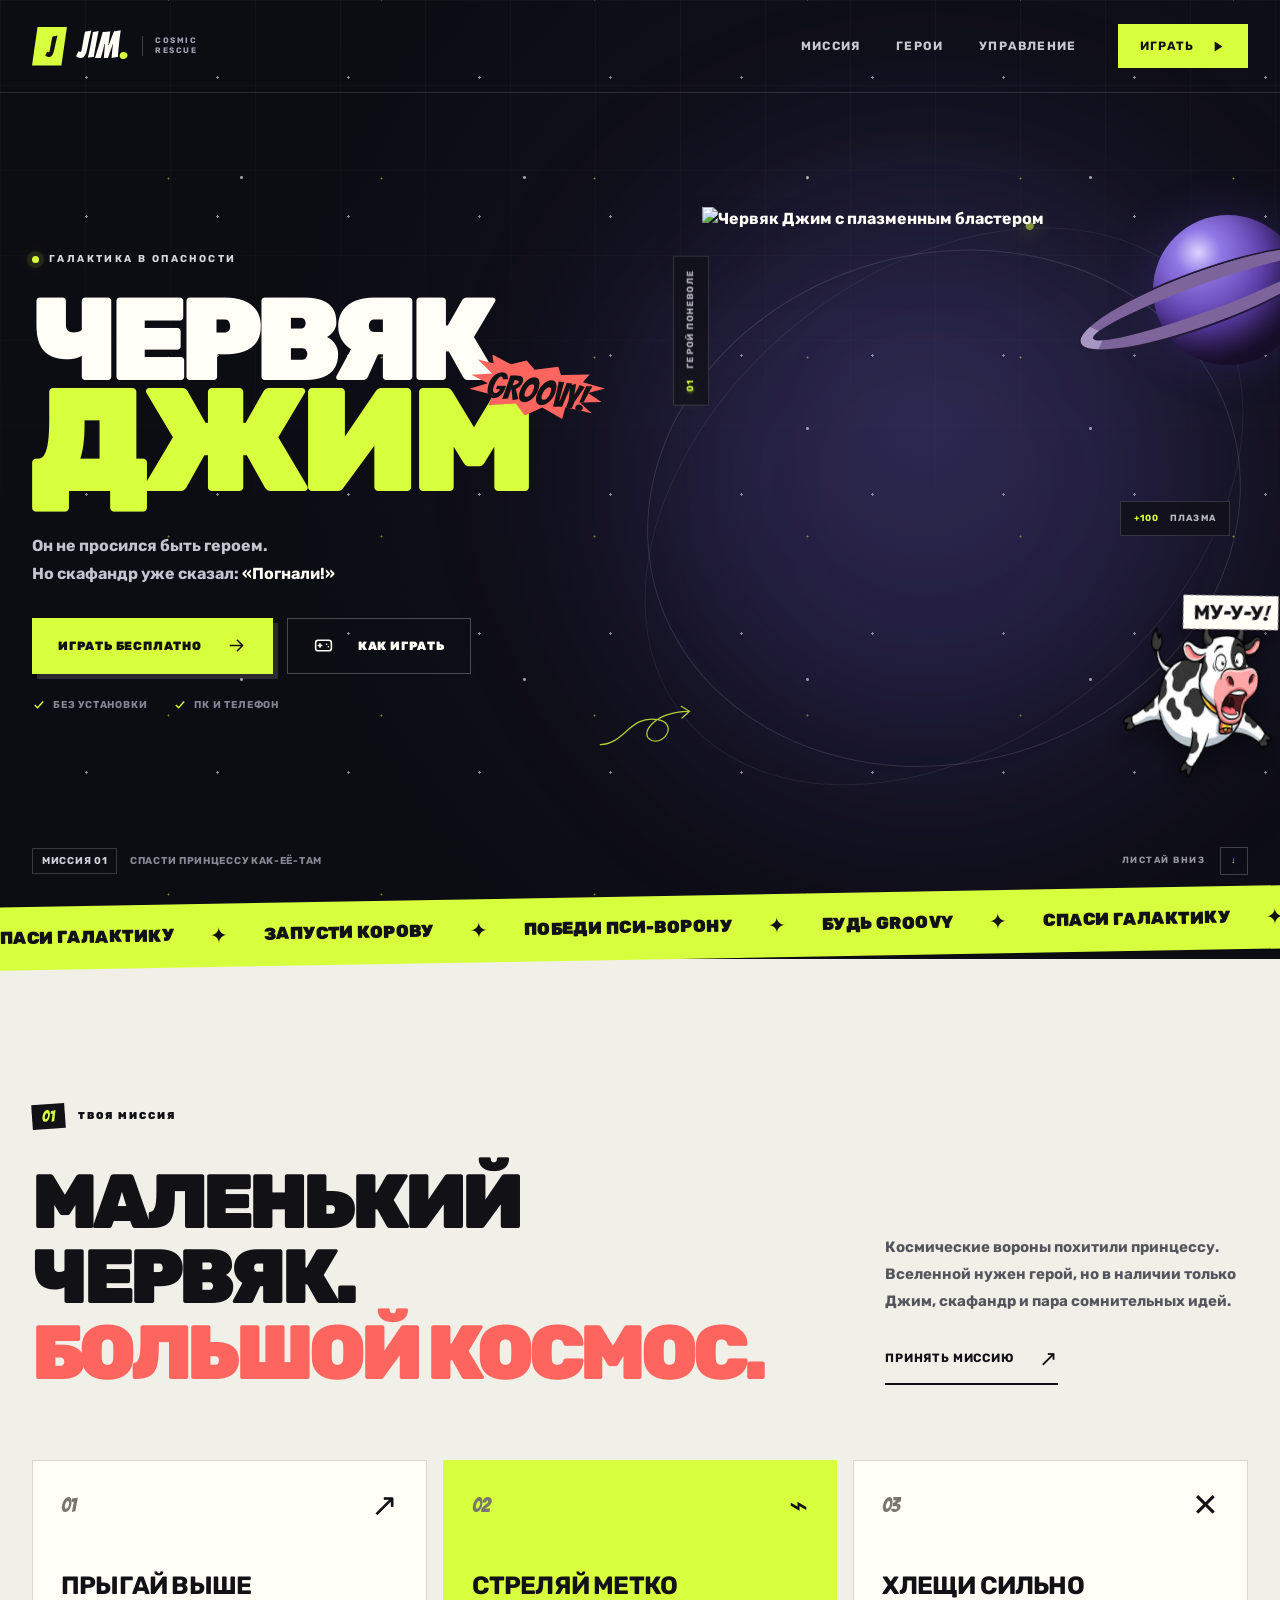
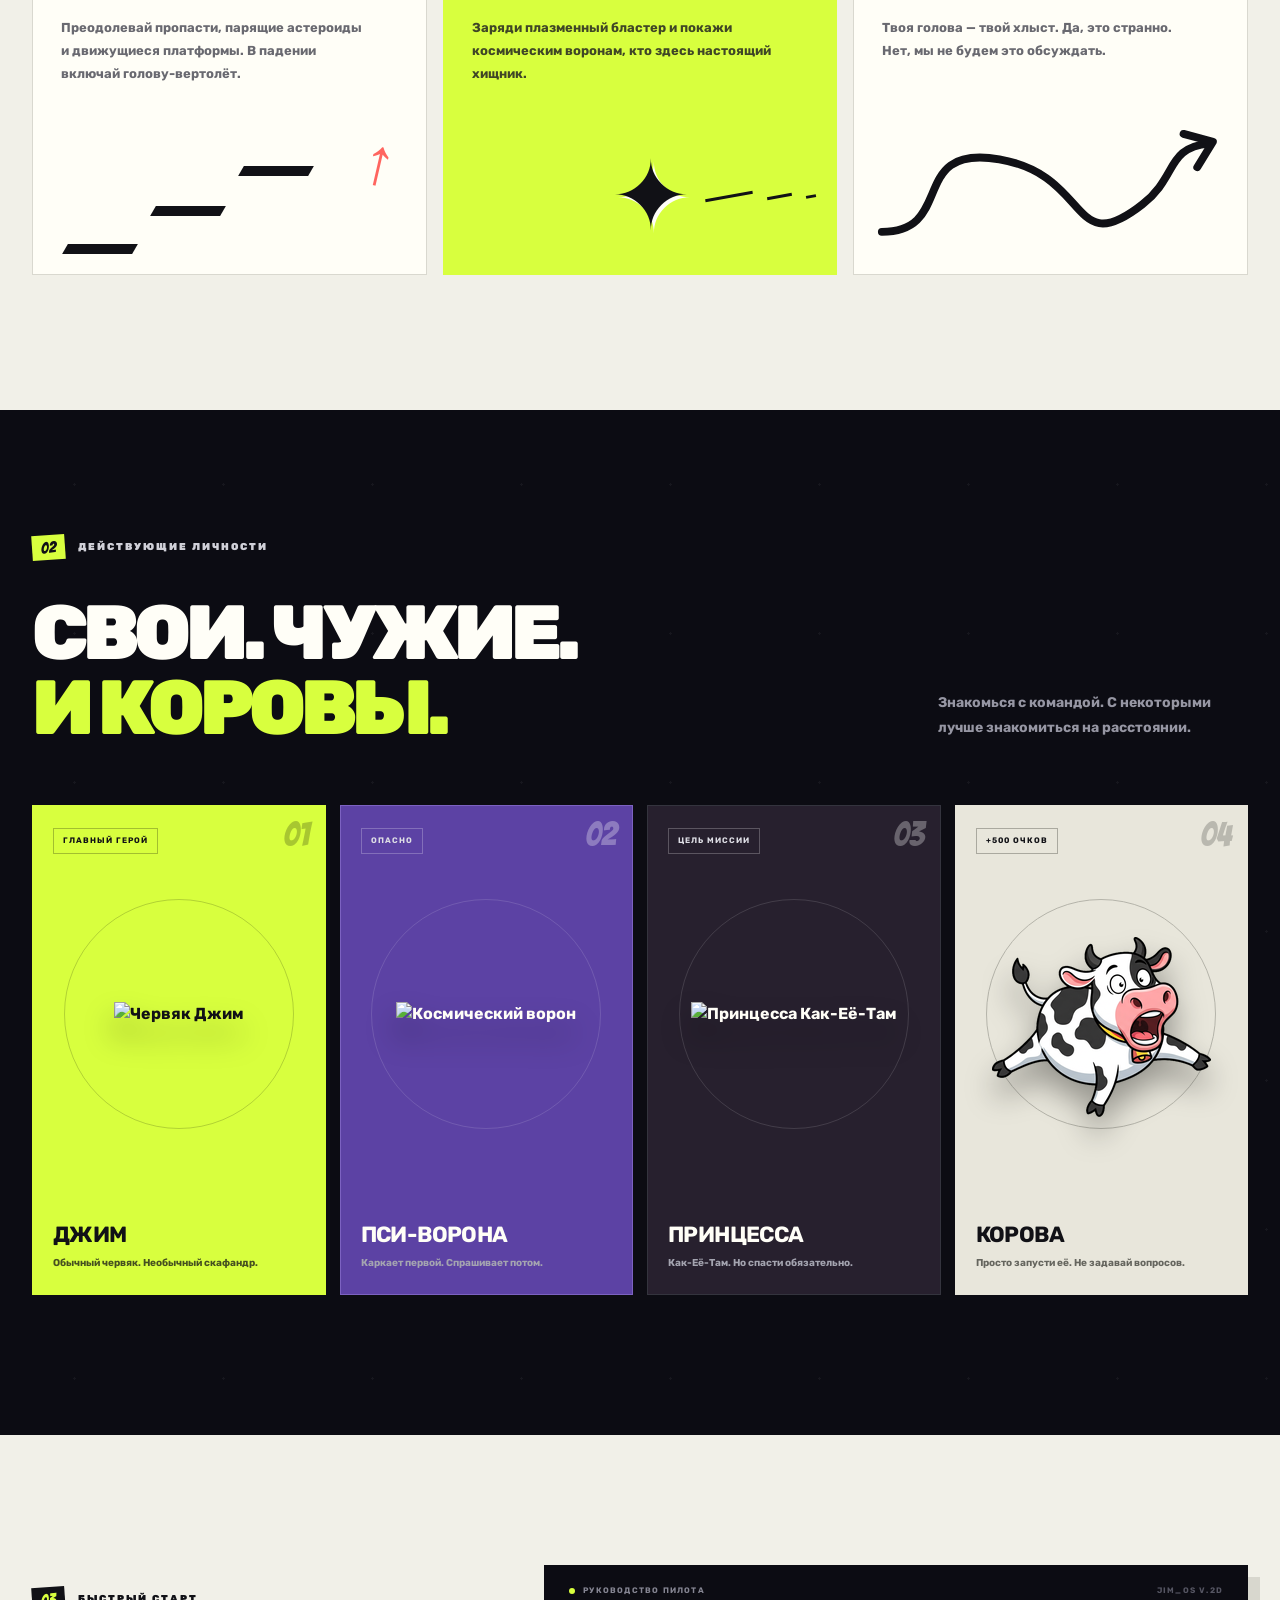
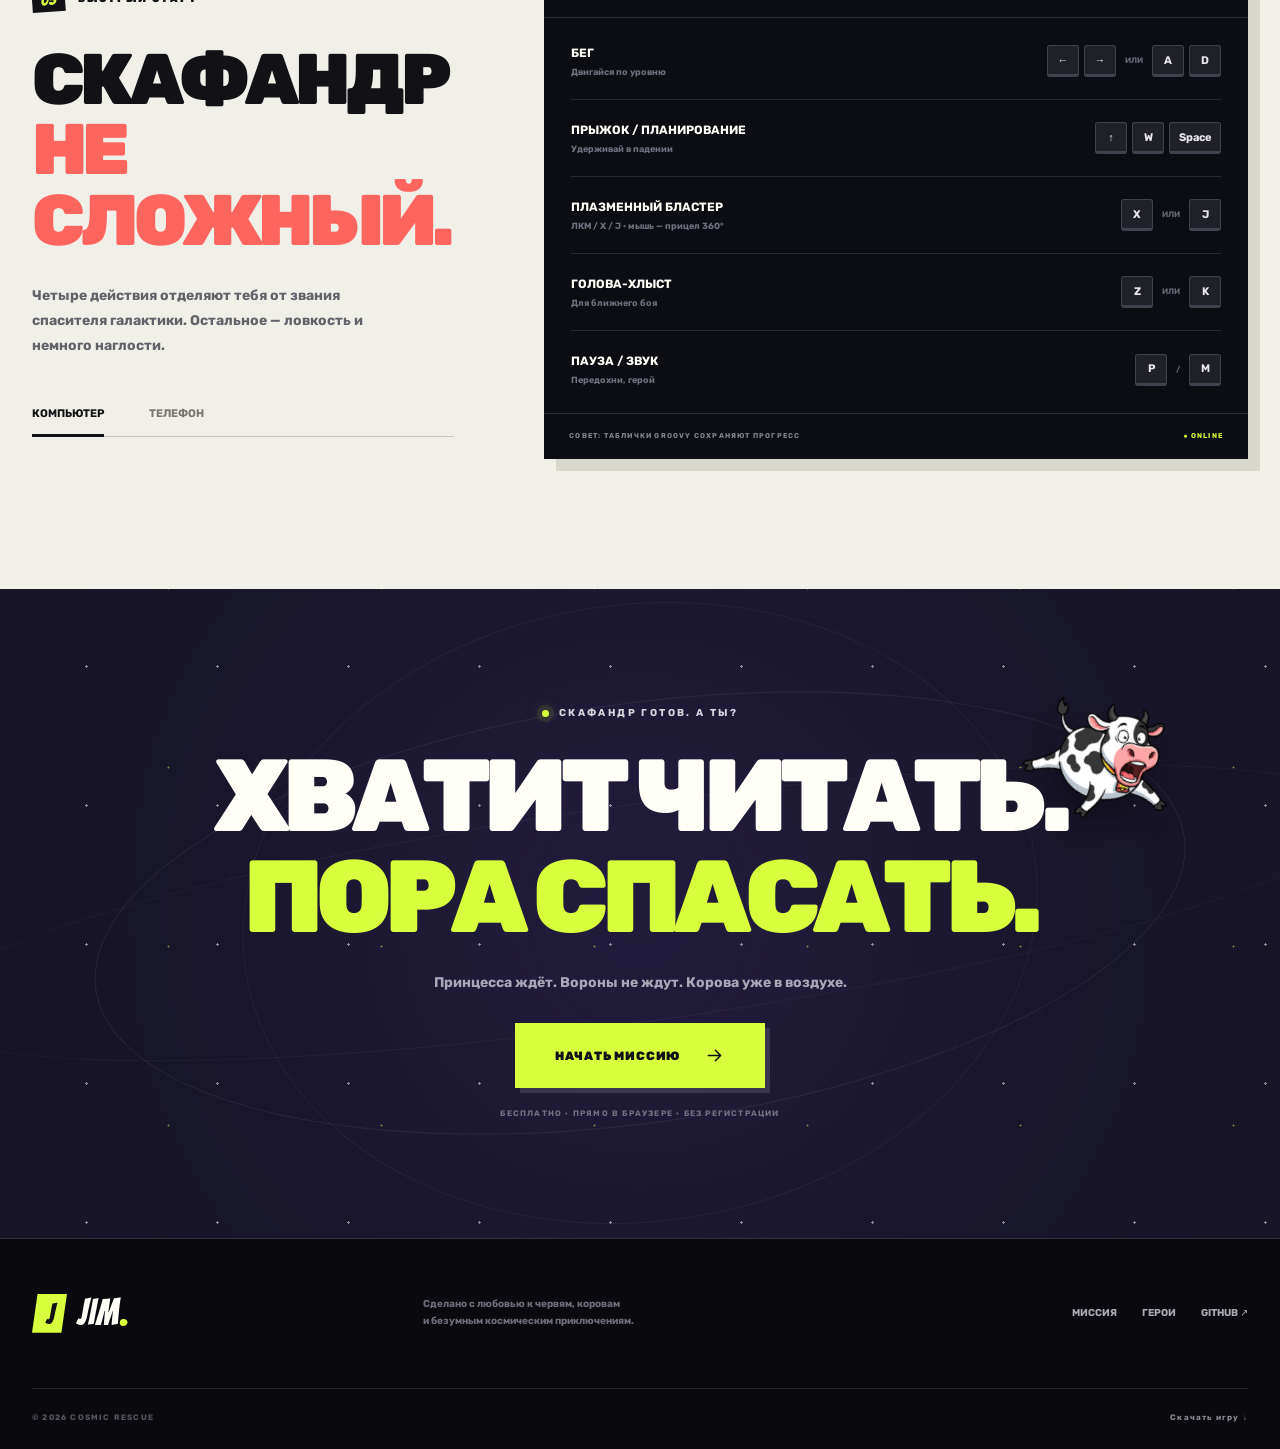
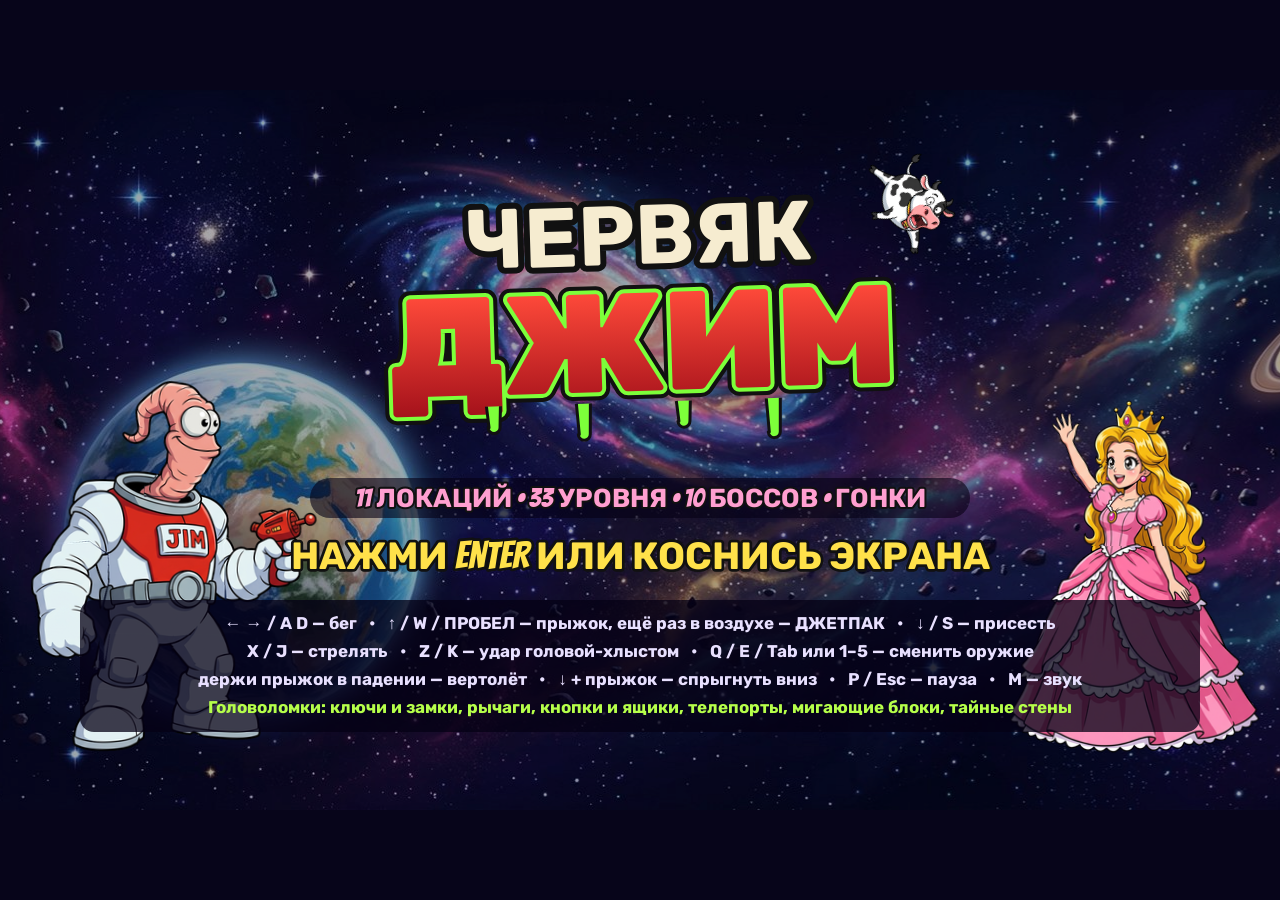
